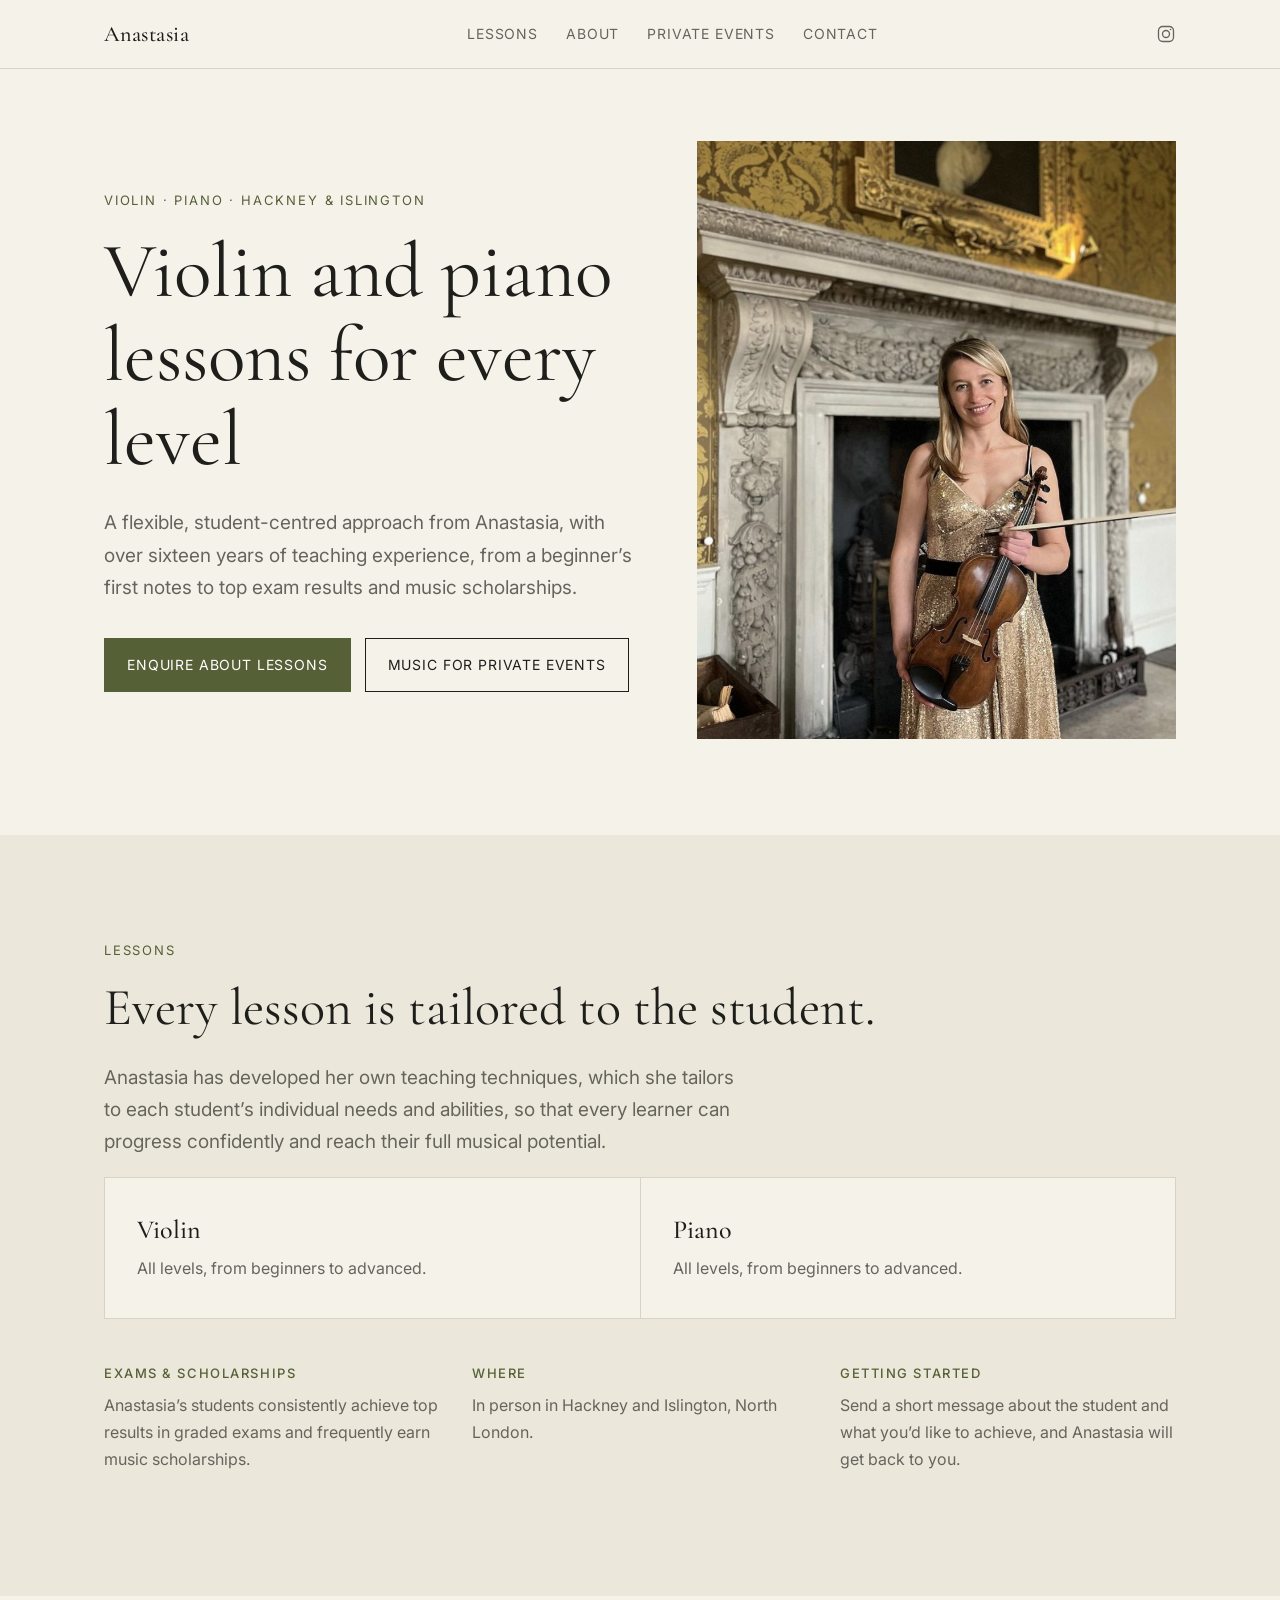
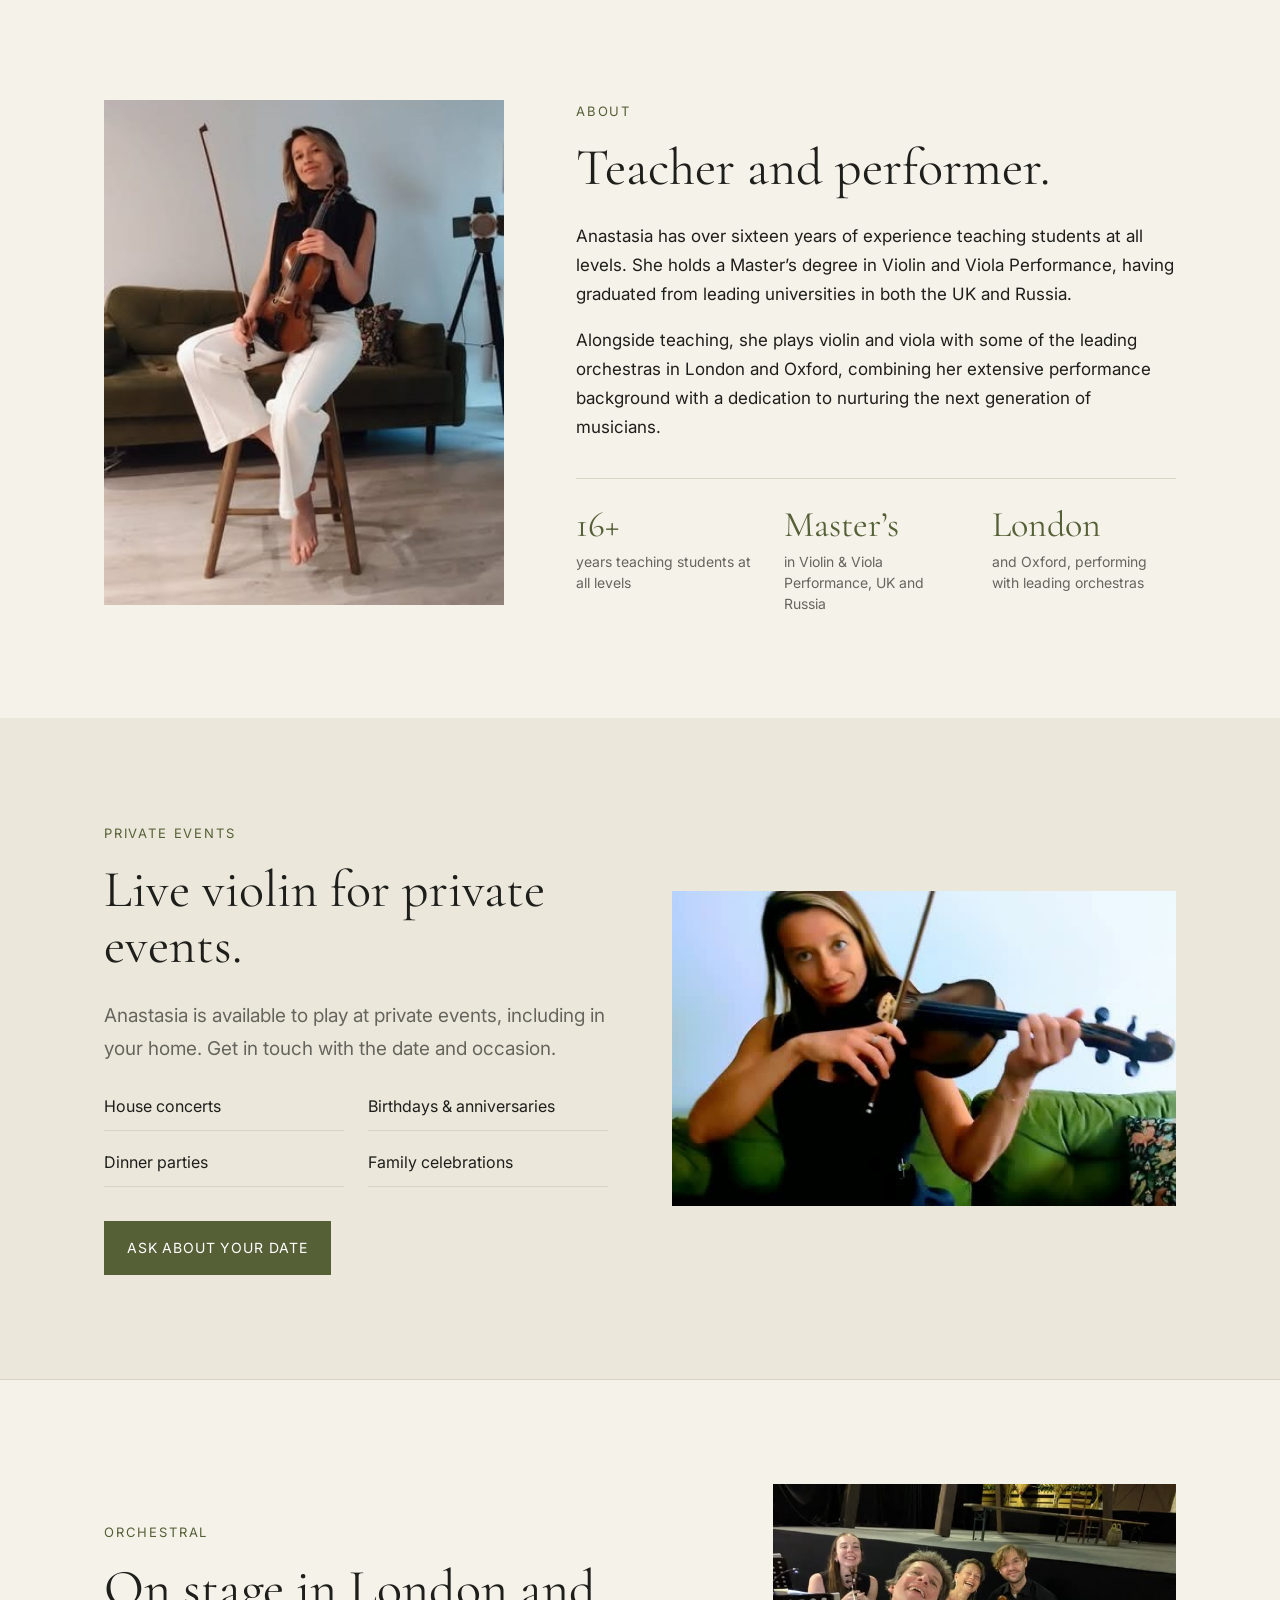
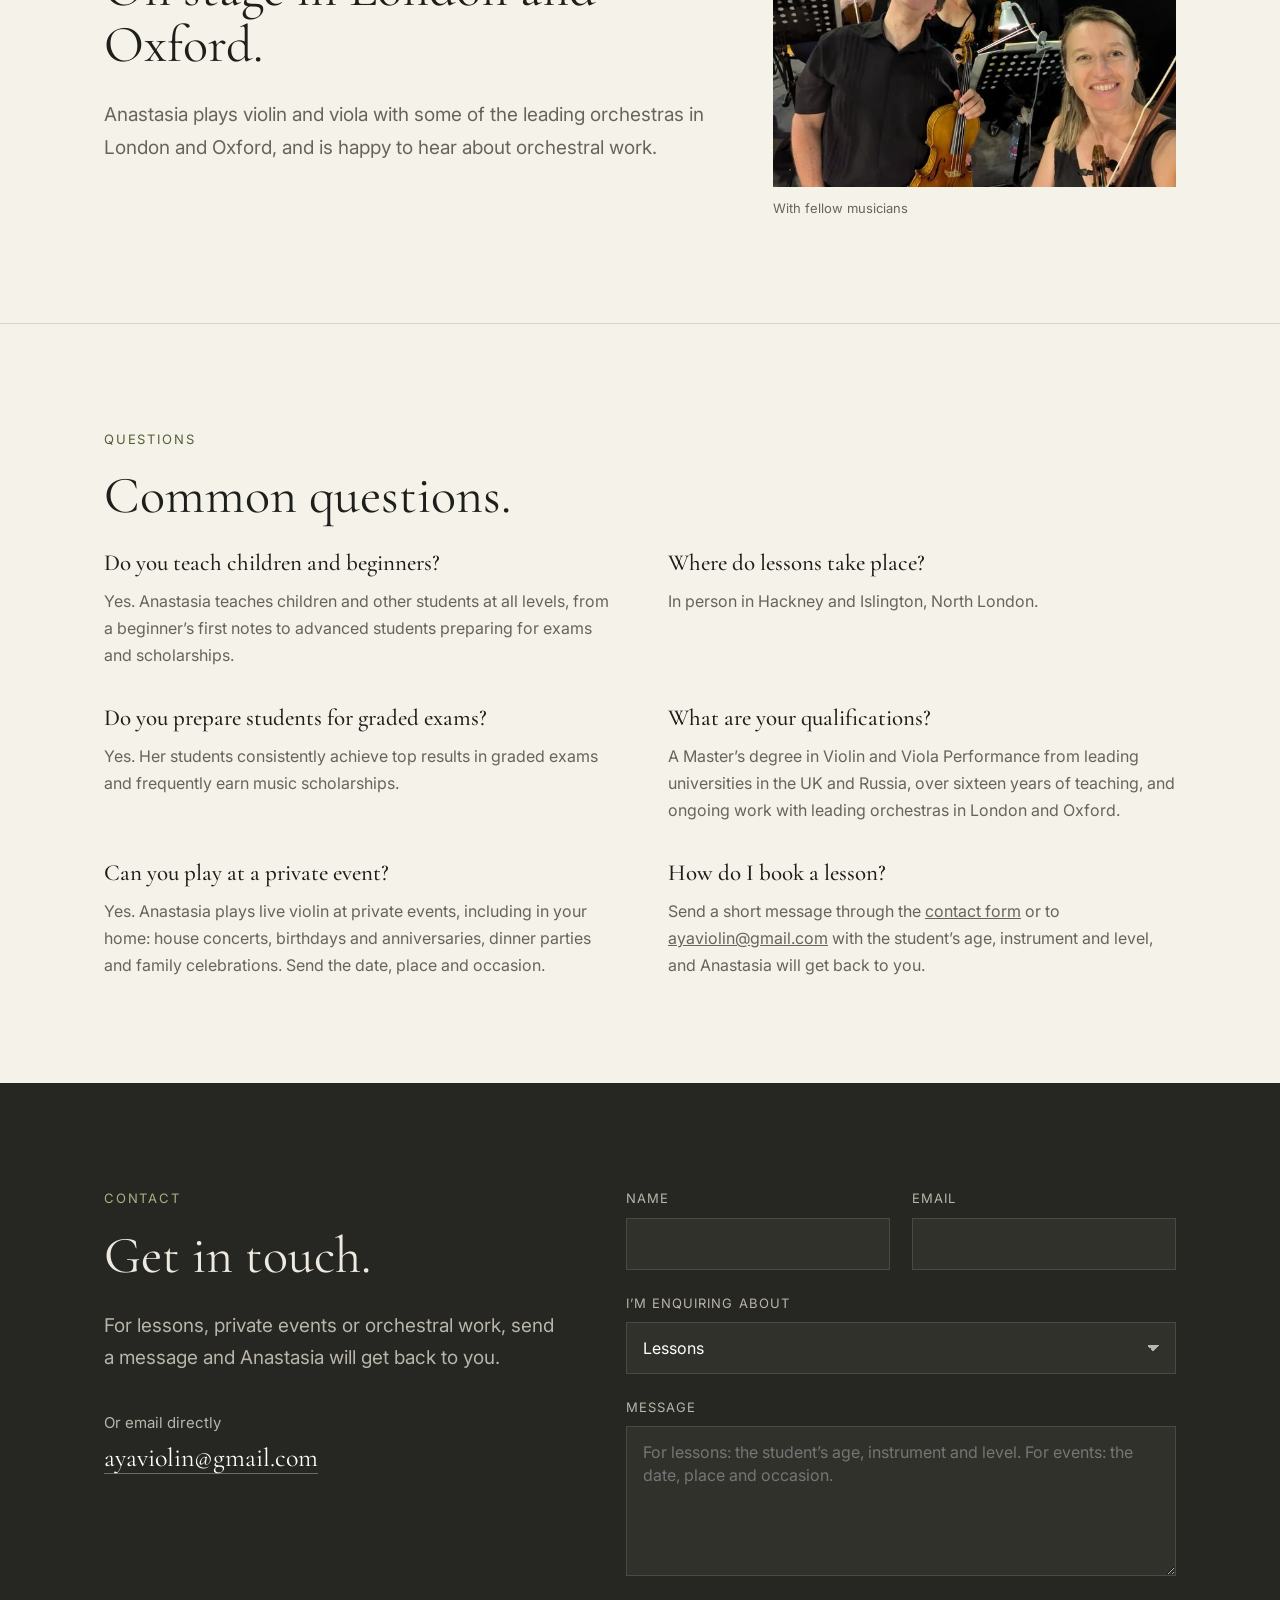
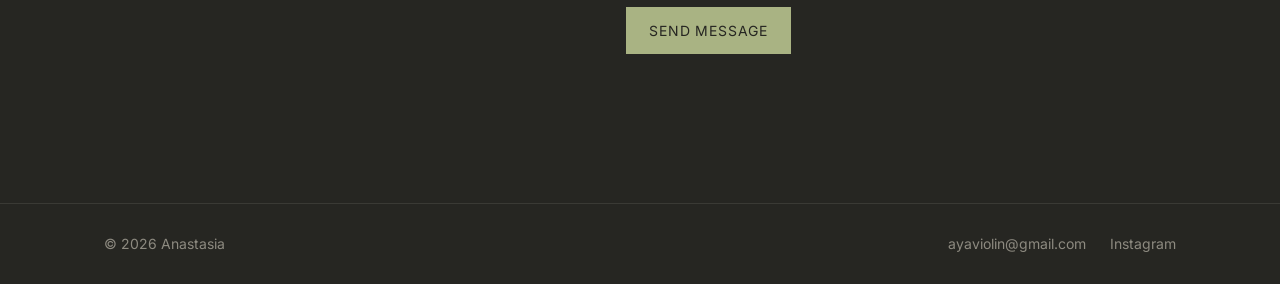
==== site/index.html @ a90dabe8 "She plays viola too: About, Orchestral, structured data" ====
<!doctype html>
<html lang="en-GB">
<head>
<meta charset="utf-8">
<meta name="viewport" content="width=device-width, initial-scale=1">
<title>Violin and Piano Lessons with Anastasia – Hackney and Islington, North London</title>
<meta name="description" content="Violin and piano lessons for all levels in Hackney and Islington, North London, with Anastasia: over sixteen years of teaching, graded exams and music scholarships. Live violin for private events.">
<link rel="icon" href="favicon.svg" type="image/svg+xml">
<!-- The site's address. If it changes, search the site/ folder for anastasiamusicians.pages.dev and replace every match. -->
<link rel="canonical" href="https://anastasiamusicians.pages.dev/">
<!-- Link previews (WhatsApp, iMessage, social media). -->
<meta property="og:type" content="website">
<meta property="og:title" content="Violin and Piano Lessons with Anastasia">
<meta property="og:description" content="Violin and piano lessons for all levels in Hackney and Islington, London, and live violin for private events.">
<meta property="og:url" content="https://anastasiamusicians.pages.dev/">
<meta property="og:image" content="https://anastasiamusicians.pages.dev/images/portrait.jpg">
<!-- Facts for Google and AI search, in schema.org form. Keep it in step with the page text. -->
<script type="application/ld+json">
{
  "@context": "https://schema.org",
  "@type": "Person",
  "name": "Anastasia",
  "jobTitle": "Violin and piano teacher",
  "description": "Violin and piano teacher with over sixteen years of experience, teaching all levels in Hackney and Islington, North London. Holds a Master's degree in Violin and Viola Performance and performs with leading orchestras in London and Oxford. Also plays live violin at private events.",
  "url": "https://anastasiamusicians.pages.dev/",
  "image": "https://anastasiamusicians.pages.dev/images/portrait.jpg",
  "email": "mailto:ayaviolin@gmail.com",
  "sameAs": ["https://www.instagram.com/anastasiamusicians"],
  "knowsAbout": ["Violin", "Viola", "Piano"],
  "hasCredential": { "@type": "EducationalOccupationalCredential", "credentialCategory": "Master's degree", "name": "Master's in Violin and Viola Performance" },
  "workLocation": [
    { "@type": "Place", "name": "Hackney, London" },
    { "@type": "Place", "name": "Islington, London" }
  ],
  "makesOffer": [
    { "@type": "Offer", "itemOffered": { "@type": "Service", "name": "Violin lessons", "areaServed": ["Hackney, London", "Islington, London"] } },
    { "@type": "Offer", "itemOffered": { "@type": "Service", "name": "Piano lessons", "areaServed": ["Hackney, London", "Islington, London"] } },
    { "@type": "Offer", "itemOffered": { "@type": "Service", "name": "Live violin for private events" } }
  ]
}
</script>
<link rel="preconnect" href="https://fonts.googleapis.com">
<link rel="preconnect" href="https://fonts.gstatic.com" crossorigin>
<link href="https://fonts.googleapis.com/css2?family=Cormorant+Garamond:ital,wght@0,400;0,500;1,400&family=Inter:wght@400;500&display=swap" rel="stylesheet">
<link rel="stylesheet" href="styles.css">
<script src="main.js" defer></script>
</head>
<body>

<header>
  <div class="wrap">
    <a class="mark" href="#top">Anastasia</a>
    <nav>
      <a href="#lessons">Lessons</a>
      <a href="#about">About</a>
      <a href="#events">Private events</a>
      <a href="#contact">Contact</a>
    </nav>
    <div class="header-end">
      <a class="mobile-cta" href="#contact">Get in touch</a>
      <a class="ig" href="https://www.instagram.com/anastasiamusicians" target="_blank" rel="noopener" aria-label="Instagram">
        <svg viewBox="0 0 24 24" fill="none" stroke="currentColor" stroke-width="1.6" aria-hidden="true"><rect x="3" y="3" width="18" height="18" rx="5"/><circle cx="12" cy="12" r="4.2"/><circle cx="17.4" cy="6.6" r="1" fill="currentColor" stroke="none"/></svg>
      </a>
    </div>
  </div>
</header>

<main id="top">

  <section class="hero">
    <div class="wrap">
      <div>
        <p class="eyebrow">Violin · Piano · Hackney &amp; Islington</p>
        <h1>Violin and piano lessons for every level</h1>
        <p class="lead">A flexible, student-centred approach from Anastasia, with over sixteen years of teaching experience, from a beginner’s first notes to top exam results and music scholarships.</p>
        <div class="actions">
          <a class="btn" href="#contact" data-topic="Lessons">Enquire about lessons</a>
          <a class="btn ghost" href="#events">Music for private events</a>
        </div>
      </div>
      <figure>
        <img src="images/portrait.jpg" alt="Anastasia, violin and piano teacher, standing with her violin and bow in front of a carved fireplace" width="841" height="1269" fetchpriority="high">
      </figure>
    </div>
  </section>

  <section id="lessons" class="lessons">
    <div class="wrap">
      <p class="eyebrow">Lessons</p>
      <h2>Every lesson is tailored to the student.</h2>
      <p class="lead">Anastasia has developed her own teaching techniques, which she tailors to each student’s individual needs and abilities, so that every learner can progress confidently and reach their full musical potential.</p>
      <div class="cards">
        <div class="card">
          <h3>Violin</h3>
          <p>All levels, from beginners to advanced.</p>
        </div>
        <div class="card">
          <h3>Piano</h3>
          <p>All levels, from beginners to advanced.</p>
        </div>
      </div>
      <div class="notes">
        <div>
          <h4>Exams &amp; scholarships</h4>
          <p>Anastasia’s students consistently achieve top results in graded exams and frequently earn music scholarships.</p>
        </div>
        <div>
          <h4>Where</h4>
          <p>In person in Hackney and Islington, North London.</p>
        </div>
        <div>
          <h4>Getting started</h4>
          <p>Send a short message about the student and what you’d like to achieve, and Anastasia will get back to you.</p>
        </div>
      </div>
    </div>
  </section>

  <section id="about" class="about">
    <div class="wrap">
      <figure>
        <img src="images/sofa-portrait.jpg" alt="Anastasia seated on a stool with her violin and bow" width="360" height="455" loading="lazy">
      </figure>
      <div>
        <p class="eyebrow">About</p>
        <h2>Teacher and performer.</h2>
        <p>Anastasia has over sixteen years of experience teaching students at all levels. She holds a Master’s degree in Violin and Viola Performance, having graduated from leading universities in both the UK and Russia.</p>
        <p>Alongside teaching, she plays violin and viola with some of the leading orchestras in London and Oxford, combining her extensive performance background with a dedication to nurturing the next generation of musicians.</p>
        <ul class="facts">
          <li><strong>16+</strong><span>years teaching students at all levels</span></li>
          <li><strong>Master’s</strong><span>in Violin &amp; Viola Performance, UK and Russia</span></li>
          <li><strong>London</strong><span>and Oxford, performing with leading orchestras</span></li>
        </ul>
      </div>
    </div>
  </section>

  <section id="events" class="events">
    <div class="wrap">
      <div>
        <p class="eyebrow">Private events</p>
        <h2>Live violin for private events.</h2>
        <p class="lead">Anastasia is available to play at private events, including in your home. Get in touch with the date and occasion.</p>
        <ul class="occasions">
          <li>House concerts</li>
          <li>Birthdays &amp; anniversaries</li>
          <li>Dinner parties</li>
          <li>Family celebrations</li>
        </ul>
        <div class="actions">
          <a class="btn" href="#contact" data-topic="Private event">Ask about your date</a>
        </div>
      </div>
      <figure>
        <img src="images/at-home.jpg" alt="Anastasia playing the violin, seated on a green sofa" width="640" height="360" loading="lazy">
      </figure>
    </div>
  </section>

  <section class="orchestral rule">
    <div class="wrap">
      <div>
        <p class="eyebrow">Orchestral</p>
        <h2>On stage in London and Oxford.</h2>
        <p class="lead">Anastasia plays violin and viola with some of the leading orchestras in London and Oxford, and is happy to hear about orchestral work.</p>
      </div>
      <figure>
        <img src="images/orchestra.jpg" alt="Anastasia smiling with four fellow string players and their music stands" width="640" height="481" loading="lazy">
        <figcaption>With fellow musicians</figcaption>
      </figure>
    </div>
  </section>

  <section id="faq" class="faq rule">
    <div class="wrap">
      <p class="eyebrow">Questions</p>
      <h2>Common questions.</h2>
      <div class="qa">
        <div>
          <h3>Do you teach children and beginners?</h3>
          <p>Yes. Anastasia teaches children and other students at all levels, from a beginner’s first notes to advanced students preparing for exams and scholarships.</p>
        </div>
        <div>
          <h3>Where do lessons take place?</h3>
          <p>In person in Hackney and Islington, North London.</p>
        </div>
        <div>
          <h3>Do you prepare students for graded exams?</h3>
          <p>Yes. Her students consistently achieve top results in graded exams and frequently earn music scholarships.</p>
        </div>
        <div>
          <h3>What are your qualifications?</h3>
          <p>A Master’s degree in Violin and Viola Performance from leading universities in the UK and Russia, over sixteen years of teaching, and ongoing work with leading orchestras in London and Oxford.</p>
        </div>
        <div>
          <h3>Can you play at a private event?</h3>
          <p>Yes. Anastasia plays live violin at private events, including in your home: house concerts, birthdays and anniversaries, dinner parties and family celebrations. Send the date, place and occasion.</p>
        </div>
        <div>
          <h3>How do I book a lesson?</h3>
          <p>Send a short message through the <a href="#contact">contact form</a> or to <a href="mailto:ayaviolin@gmail.com">ayaviolin@gmail.com</a> with the student’s age, instrument and level, and Anastasia will get back to you.</p>
        </div>
      </div>
    </div>
  </section>

  <section id="contact" class="contact">
    <div class="wrap">
      <div>
        <p class="eyebrow">Contact</p>
        <h2>Get in touch.</h2>
        <p class="lead">For lessons, private events or orchestral work, send a message and Anastasia will get back to you.</p>
        <p class="contact-email">Or email directly<br><a href="mailto:ayaviolin@gmail.com">ayaviolin@gmail.com</a></p>
      </div>

      <form id="contact-form" novalidate>
        <div class="row">
          <div>
            <label for="name">Name</label>
            <input id="name" name="name" autocomplete="name" required>
          </div>
          <div>
            <label for="email">Email</label>
            <input id="email" name="email" type="email" autocomplete="email" required>
          </div>
        </div>
        <div>
          <label for="topic">I’m enquiring about</label>
          <select id="topic" name="topic">
            <option>Lessons</option>
            <option>Private event</option>
            <option>Orchestral work</option>
            <option>Something else</option>
          </select>
        </div>
        <div>
          <label for="message">Message</label>
          <textarea id="message" name="message" required placeholder="For lessons: the student’s age, instrument and level. For events: the date, place and occasion."></textarea>
        </div>
        <input class="hp" type="checkbox" name="botcheck" tabindex="-1" autocomplete="off">
        <button class="btn" type="submit">Send message</button>
        <p class="form-status" role="status" aria-live="polite"></p>
      </form>
    </div>
  </section>

</main>

<footer>
  <div class="wrap">
    <span>© <span id="year"></span> Anastasia</span>
    <span class="links">
      <a href="mailto:ayaviolin@gmail.com">ayaviolin@gmail.com</a>
      <a href="https://www.instagram.com/anastasiamusicians" target="_blank" rel="noopener">Instagram</a>
    </span>
  </div>
</footer>

</body>
</html>
---- site/styles.css ----
:root {
  --paper: #f5f2ea;
  --paper-2: #ece7db;
  --ink: #1e1e1b;
  --muted: #66655d;
  --line: #d9d3c4;
  --olive: #556036;
  --olive-dark: #3f4828;
  --sage: #a9b383;
  --charcoal: #262622;
  --serif: "Cormorant Garamond", Georgia, serif;
  --sans: "Inter", system-ui, -apple-system, sans-serif;
}
* { box-sizing: border-box; }
html { scroll-behavior: smooth; scroll-padding-top: 68px; }
body { margin: 0; background: var(--paper); color: var(--ink); font: 400 17px/1.7 var(--sans); -webkit-font-smoothing: antialiased; }
img { max-width: 100%; display: block; }
a { color: inherit; }
.wrap { max-width: 1120px; margin: 0 auto; padding: 0 24px; }

/* Header */
header { position: sticky; top: 0; z-index: 10; background: rgba(245,242,234,.92); backdrop-filter: blur(8px); border-bottom: 1px solid var(--line); }
header .wrap { display: flex; align-items: center; justify-content: space-between; height: 68px; }
.mark { font: 500 22px/1 var(--serif); letter-spacing: .02em; text-decoration: none; }
nav { display: flex; gap: 28px; }
nav a { font-size: 14px; letter-spacing: .06em; text-transform: uppercase; text-decoration: none; color: var(--muted); }
nav a:hover { color: var(--ink); }
.header-end { display: flex; align-items: center; gap: 28px; }
.ig { display: flex; color: var(--muted); }
.ig:hover { color: var(--ink); }
.ig svg { width: 20px; height: 20px; }
.mobile-cta { display: none; font-size: 13px; letter-spacing: .06em; text-transform: uppercase; color: var(--olive); text-decoration: none; }

/* Type */
.eyebrow { font-size: 13px; letter-spacing: .14em; text-transform: uppercase; color: var(--olive); margin: 0 0 18px; }
h1, h2 { font-family: var(--serif); font-weight: 400; line-height: 1.08; margin: 0; }
h1 { font-size: clamp(44px, 6.4vw, 78px); }
h2 { font-size: clamp(34px, 4.4vw, 52px); margin-bottom: 26px; }
h3 { font: 500 26px/1.2 var(--serif); margin: 0 0 10px; }
p { margin: 0 0 18px; }
.lead { font-size: 19px; color: var(--muted); max-width: 34em; }

/* Buttons */
.btn { display: inline-block; padding: 14px 22px; border: 1px solid var(--olive); background: var(--olive); color: #fff; text-decoration: none; font-size: 14px; letter-spacing: .06em; text-transform: uppercase; cursor: pointer; font-family: var(--sans); transition: background .2s, color .2s; }
.btn:hover { background: var(--olive-dark); border-color: var(--olive-dark); }
.btn.ghost { background: transparent; color: var(--ink); border-color: var(--ink); }
.btn.ghost:hover { background: var(--ink); color: #fff; }
.actions { display: flex; flex-wrap: wrap; gap: 14px; margin-top: 34px; }

section { padding: 104px 0; }
.rule { border-top: 1px solid var(--line); }
figure { margin: 0; }
figure img { width: 100%; height: 100%; object-fit: cover; }

/* Hero */
.hero { padding: 72px 0 96px; }
.hero .wrap { display: grid; grid-template-columns: 1.05fr .95fr; gap: 64px; align-items: center; }
.hero h1 { margin-bottom: 26px; }
.hero figure { aspect-ratio: 4/5; overflow: hidden; }
.hero figure img { object-position: center 30%; }

/* Lessons */
.lessons { background: var(--paper-2); }
.cards { display: grid; grid-template-columns: repeat(2, 1fr); gap: 1px; background: var(--line); border: 1px solid var(--line); }
.card { background: var(--paper); padding: 36px 32px; }
.card p { color: var(--muted); margin: 0; font-size: 16px; }
.notes { display: grid; grid-template-columns: repeat(3, 1fr); gap: 32px; margin-top: 48px; }
.notes h4 { font: 500 13px/1 var(--sans); letter-spacing: .12em; text-transform: uppercase; margin: 0 0 12px; color: var(--olive); }
.notes p { font-size: 16px; color: var(--muted); }

/* About */
.about .wrap { display: grid; grid-template-columns: .8fr 1.2fr; gap: 72px; align-items: start; }
.about figure { aspect-ratio: 360/455; max-width: 400px; }
.facts { list-style: none; margin: 36px 0 0; padding: 28px 0 0; display: grid; grid-template-columns: repeat(3, 1fr); gap: 24px; border-top: 1px solid var(--line); }
.facts strong { display: block; font: 400 36px/1 var(--serif); color: var(--olive); margin-bottom: 8px; }
.facts span { font-size: 14px; color: var(--muted); line-height: 1.5; display: block; }

/* Private events */
.events { background: var(--paper-2); }
.events .wrap { display: grid; grid-template-columns: 1fr 1fr; gap: 64px; align-items: center; }
.events figure { aspect-ratio: 16/10; }
.occasions { list-style: none; padding: 0; margin: 8px 0 0; display: grid; grid-template-columns: 1fr 1fr; gap: 8px 24px; }
.occasions li { padding: 10px 0; border-bottom: 1px solid var(--line); font-size: 16px; }

/* Orchestral */
.orchestral .wrap { display: grid; grid-template-columns: 1.2fr .8fr; gap: 64px; align-items: center; }
.orchestral figure { aspect-ratio: 4/3; }
.orchestral figcaption { font-size: 13px; color: var(--muted); margin-top: 10px; }

/* Questions */
.qa { display: grid; grid-template-columns: 1fr 1fr; gap: 36px 56px; }
.qa h3 { font-size: 23px; }
.qa p { font-size: 16px; color: var(--muted); margin: 0; }

/* Contact */
.contact { background: var(--charcoal); color: #eeeae0; }
.contact .wrap { display: grid; grid-template-columns: .9fr 1.1fr; gap: 72px; }
.contact .eyebrow { color: var(--sage); }
.contact .lead { color: #b9b5aa; }
.contact-email { margin-top: 36px; font-size: 15px; color: #b9b5aa; }
.contact-email a { display: inline-block; margin-top: 6px; font: 400 26px/1.2 var(--serif); color: #fff; text-decoration: none; border-bottom: 1px solid #6d6a60; }
.contact-email a:hover { border-color: #fff; }
form { display: grid; gap: 22px; }
.row { display: grid; grid-template-columns: 1fr 1fr; gap: 22px; }
label { display: block; font-size: 13px; letter-spacing: .08em; text-transform: uppercase; color: #b9b5aa; margin-bottom: 8px; }
input, select, textarea { width: 100%; padding: 14px 16px; font: 400 16px/1.4 var(--sans); color: #fff; background: #31312c; border: 1px solid #4a4943; border-radius: 0; appearance: none; }
select { background-image: linear-gradient(45deg, transparent 50%, #b9b5aa 50%), linear-gradient(135deg, #b9b5aa 50%, transparent 50%); background-position: calc(100% - 22px) 50%, calc(100% - 16px) 50%; background-size: 6px 6px; background-repeat: no-repeat; }
textarea { min-height: 150px; resize: vertical; }
input:focus, select:focus, textarea:focus { outline: none; border-color: var(--sage); }
.contact .btn { justify-self: start; background: var(--sage); border-color: var(--sage); color: var(--charcoal); }
.contact .btn:hover { background: #fff; border-color: #fff; }
.form-status { min-height: 1.5em; margin: 0; font-size: 15px; }
.form-status.ok { color: #c4cd9d; }
.form-status.err { color: #e8a598; }
.hp { position: absolute; left: -9999px; }

footer { background: var(--charcoal); color: #8d8a80; font-size: 14px; border-top: 1px solid #3a3a35; }
footer .wrap { display: flex; justify-content: space-between; padding-top: 28px; padding-bottom: 28px; gap: 16px; flex-wrap: wrap; }
footer .links { display: flex; gap: 24px; }
footer a { text-decoration: none; }
footer a:hover { color: #fff; }

/* Mobile */
@media (max-width: 860px) {
  body { font-size: 16px; }
  .wrap { padding: 0 16px; }
  nav { display: none; }
  .mobile-cta { display: inline-block; }
  .header-end { gap: 20px; }
  section { padding: 72px 0; }
  .hero { padding: 32px 0 64px; }
  .hero .wrap, .about .wrap, .events .wrap, .orchestral .wrap, .contact .wrap { grid-template-columns: 1fr; gap: 40px; }
  .hero figure { order: -1; aspect-ratio: 4/4.4; }
  .about figure { max-width: none; aspect-ratio: 4/4.4; }
  .about figure img { object-position: center 20%; }
  .cards, .notes { grid-template-columns: 1fr; }
  .facts { grid-template-columns: 1fr; gap: 20px; }
  .occasions, .row, .qa { grid-template-columns: 1fr; }
}
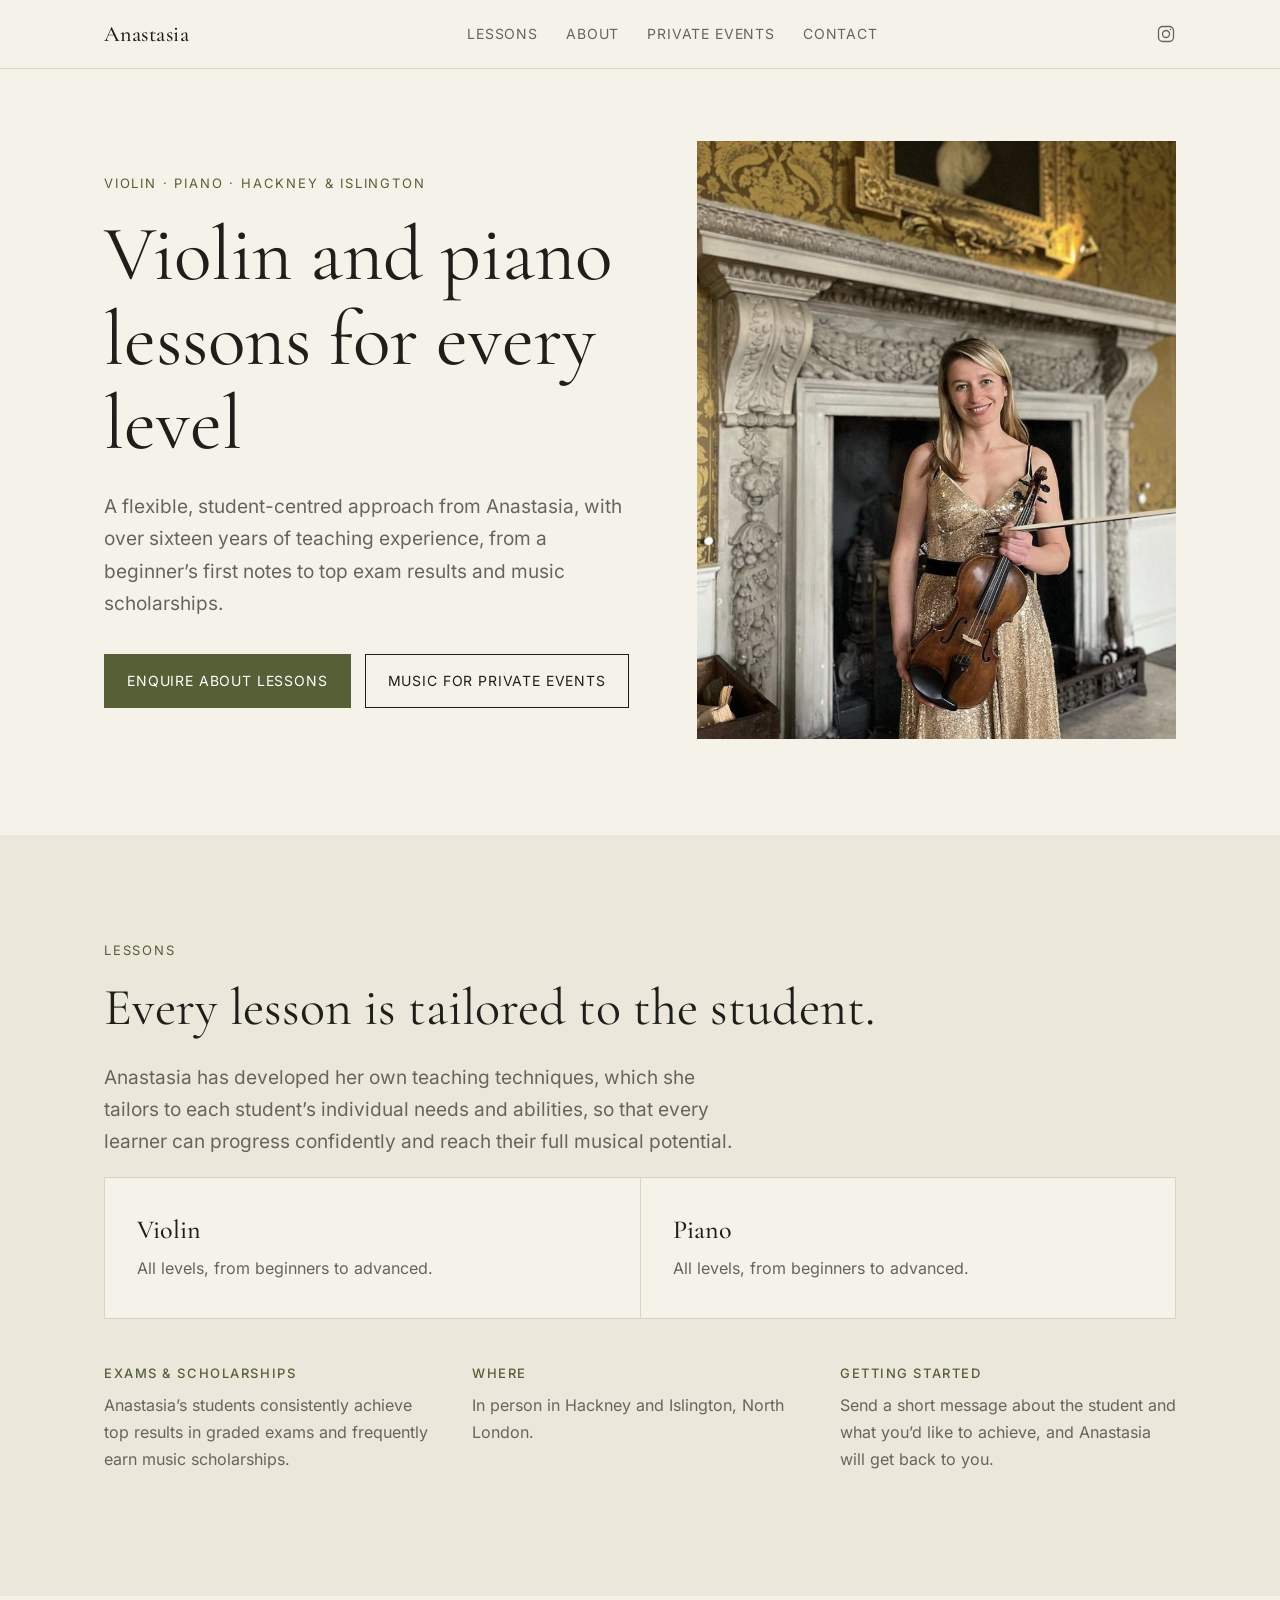
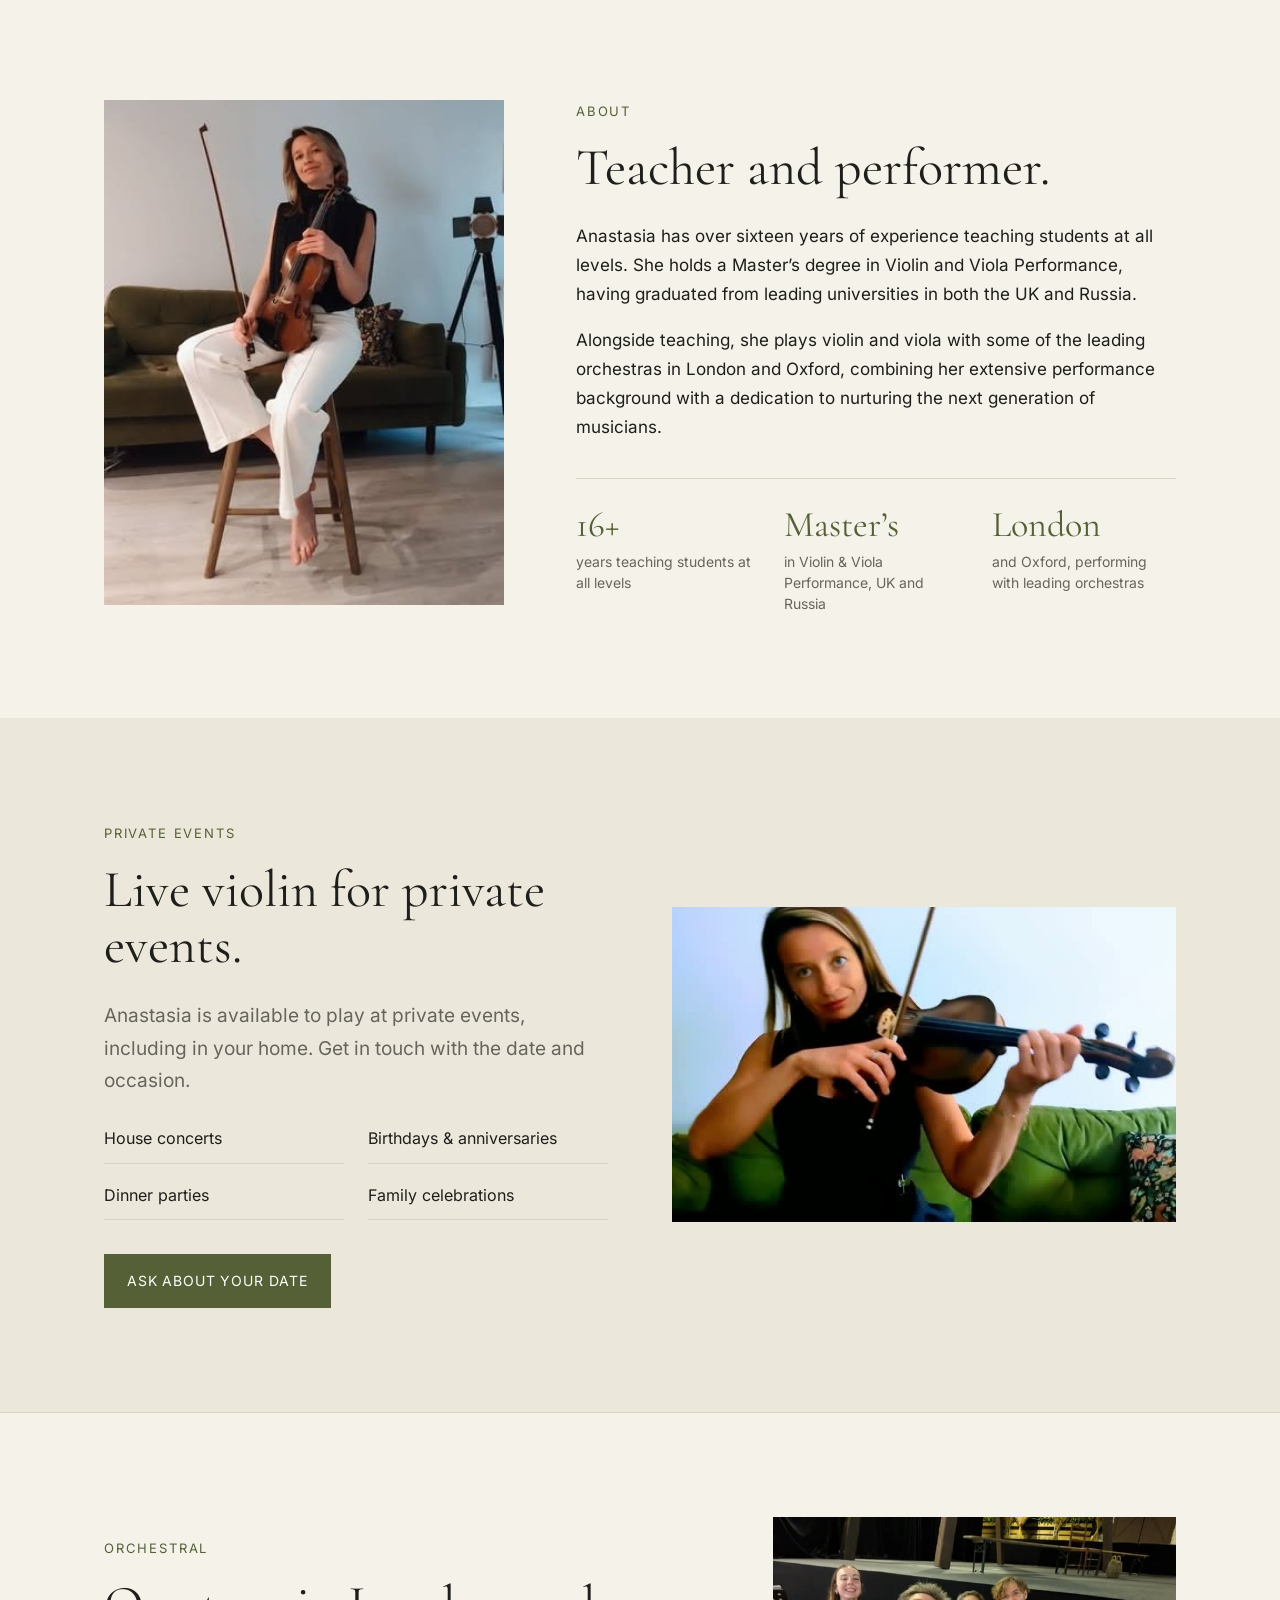
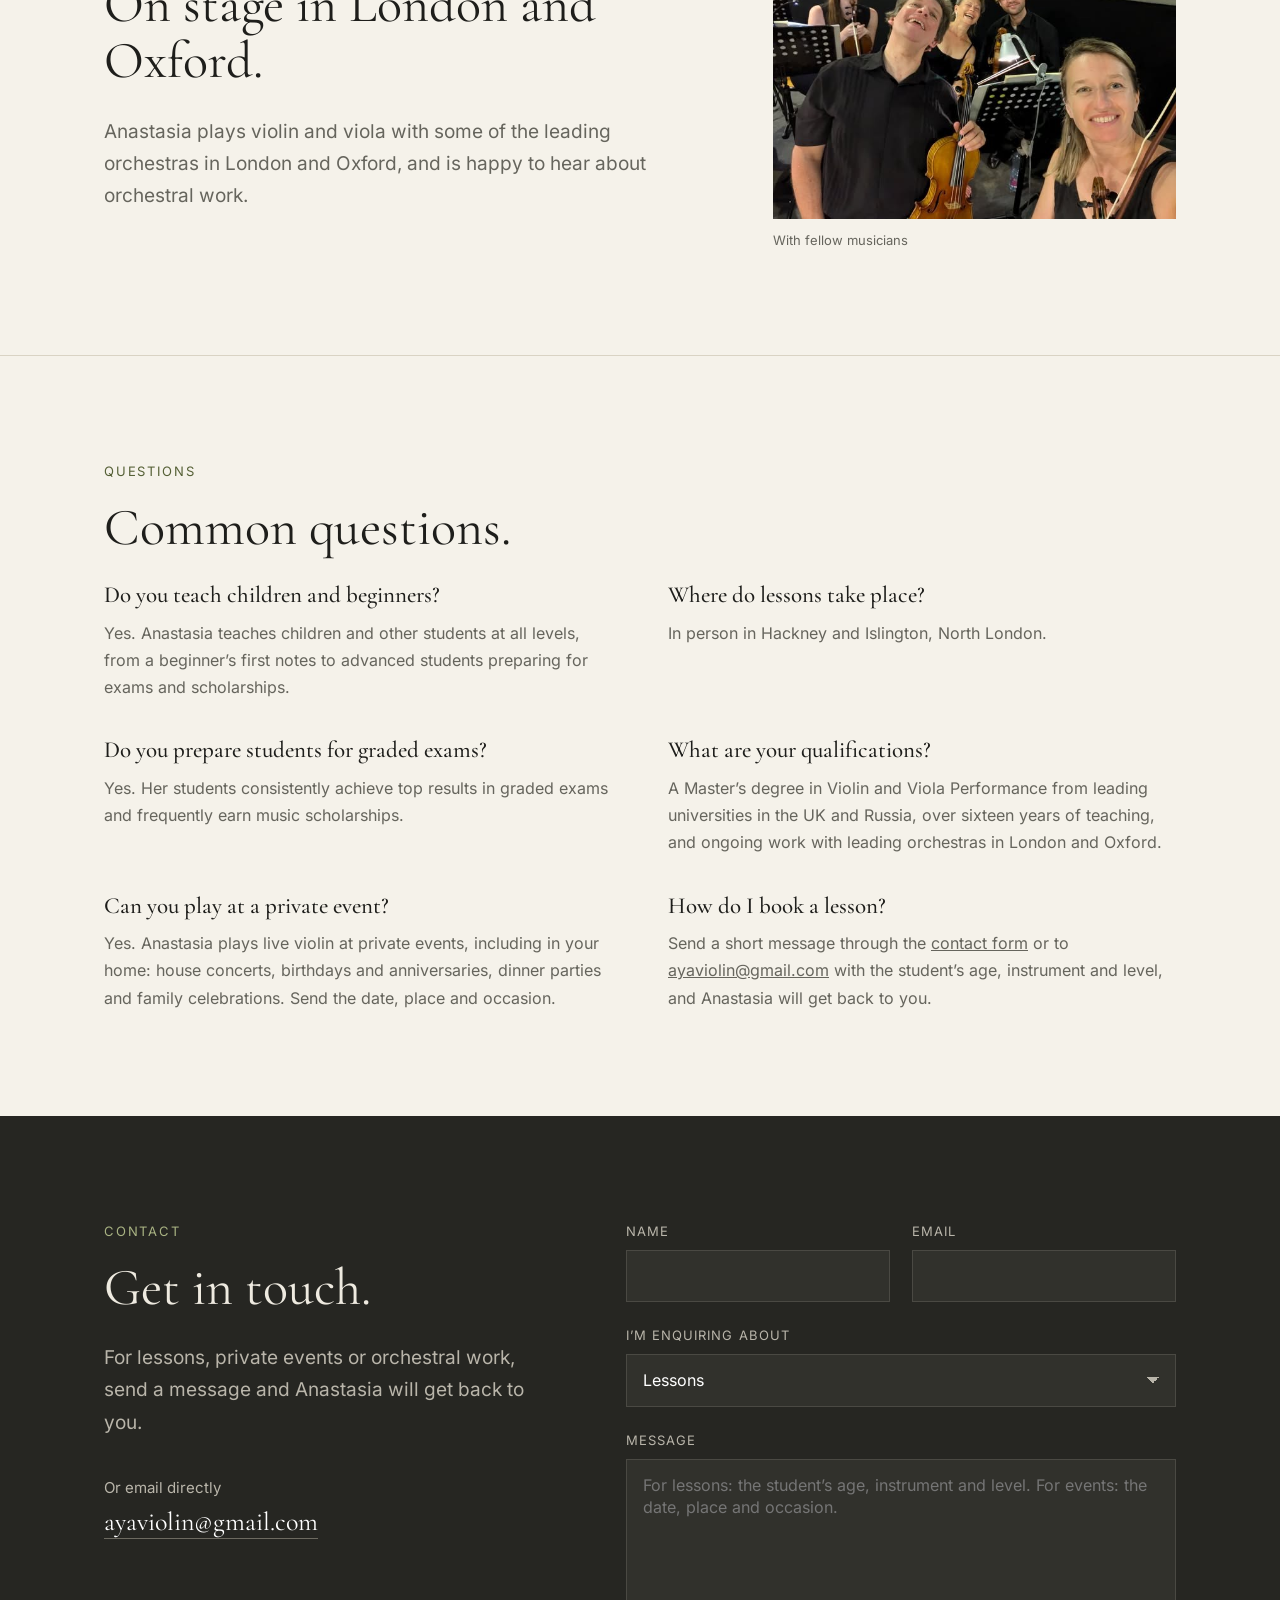
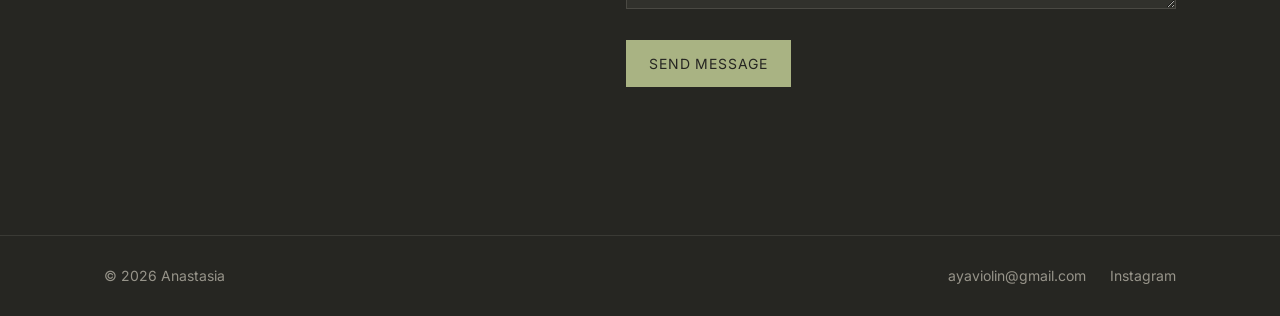
==== commit 2398c51f: "Faster first paint: self-hosted fonts, lighter hero; two accessibility fixes Fonts move from Google " ====
--- a/site/index.html
+++ b/site/index.html
@@ -39,9 +39,6 @@
   ]
 }
 </script>
-<link rel="preconnect" href="https://fonts.googleapis.com">
-<link rel="preconnect" href="https://fonts.gstatic.com" crossorigin>
-<link href="https://fonts.googleapis.com/css2?family=Cormorant+Garamond:ital,wght@0,400;0,500;1,400&family=Inter:wght@400;500&display=swap" rel="stylesheet">
 <link rel="stylesheet" href="styles.css">
 <script src="main.js" defer></script>
 </head>
@@ -79,7 +76,7 @@
         </div>
       </div>
       <figure>
-        <img src="images/portrait.jpg" alt="Anastasia, violin and piano teacher, standing with her violin and bow in front of a carved fireplace" width="841" height="1269" fetchpriority="high">
+        <img src="images/portrait.jpg" alt="Anastasia, violin and piano teacher, standing with her violin and bow in front of a carved fireplace" width="841" height="1051" fetchpriority="high">
       </figure>
     </div>
   </section>
@@ -237,7 +234,7 @@
           <label for="message">Message</label>
           <textarea id="message" name="message" required placeholder="For lessons: the student’s age, instrument and level. For events: the date, place and occasion."></textarea>
         </div>
-        <input class="hp" type="checkbox" name="botcheck" tabindex="-1" autocomplete="off">
+        <input class="hp" type="checkbox" name="botcheck" tabindex="-1" autocomplete="off" aria-hidden="true">
         <button class="btn" type="submit">Send message</button>
         <p class="form-status" role="status" aria-live="polite"></p>
       </form>
--- a/site/styles.css
+++ b/site/styles.css
@@ -1,3 +1,7 @@
+/* Fonts are served from this site (fonts/), so the page doesn't wait on Google. Licences in fonts/LICENSE.txt. */
+@font-face { font-family: "Cormorant Garamond"; font-style: normal; font-weight: 400 500; font-display: swap; src: url("fonts/cormorant-garamond.woff2") format("woff2"); }
+@font-face { font-family: "Inter"; font-style: normal; font-weight: 400 500; font-display: swap; src: url("fonts/inter.woff2") format("woff2"); }
+
 :root {
   --paper: #f5f2ea;
   --paper-2: #ece7db;
@@ -114,7 +118,7 @@
 .form-status.err { color: #e8a598; }
 .hp { position: absolute; left: -9999px; }
 
-footer { background: var(--charcoal); color: #8d8a80; font-size: 14px; border-top: 1px solid #3a3a35; }
+footer { background: var(--charcoal); color: #97948a; font-size: 14px; border-top: 1px solid #3a3a35; }
 footer .wrap { display: flex; justify-content: space-between; padding-top: 28px; padding-bottom: 28px; gap: 16px; flex-wrap: wrap; }
 footer .links { display: flex; gap: 24px; }
 footer a { text-decoration: none; }
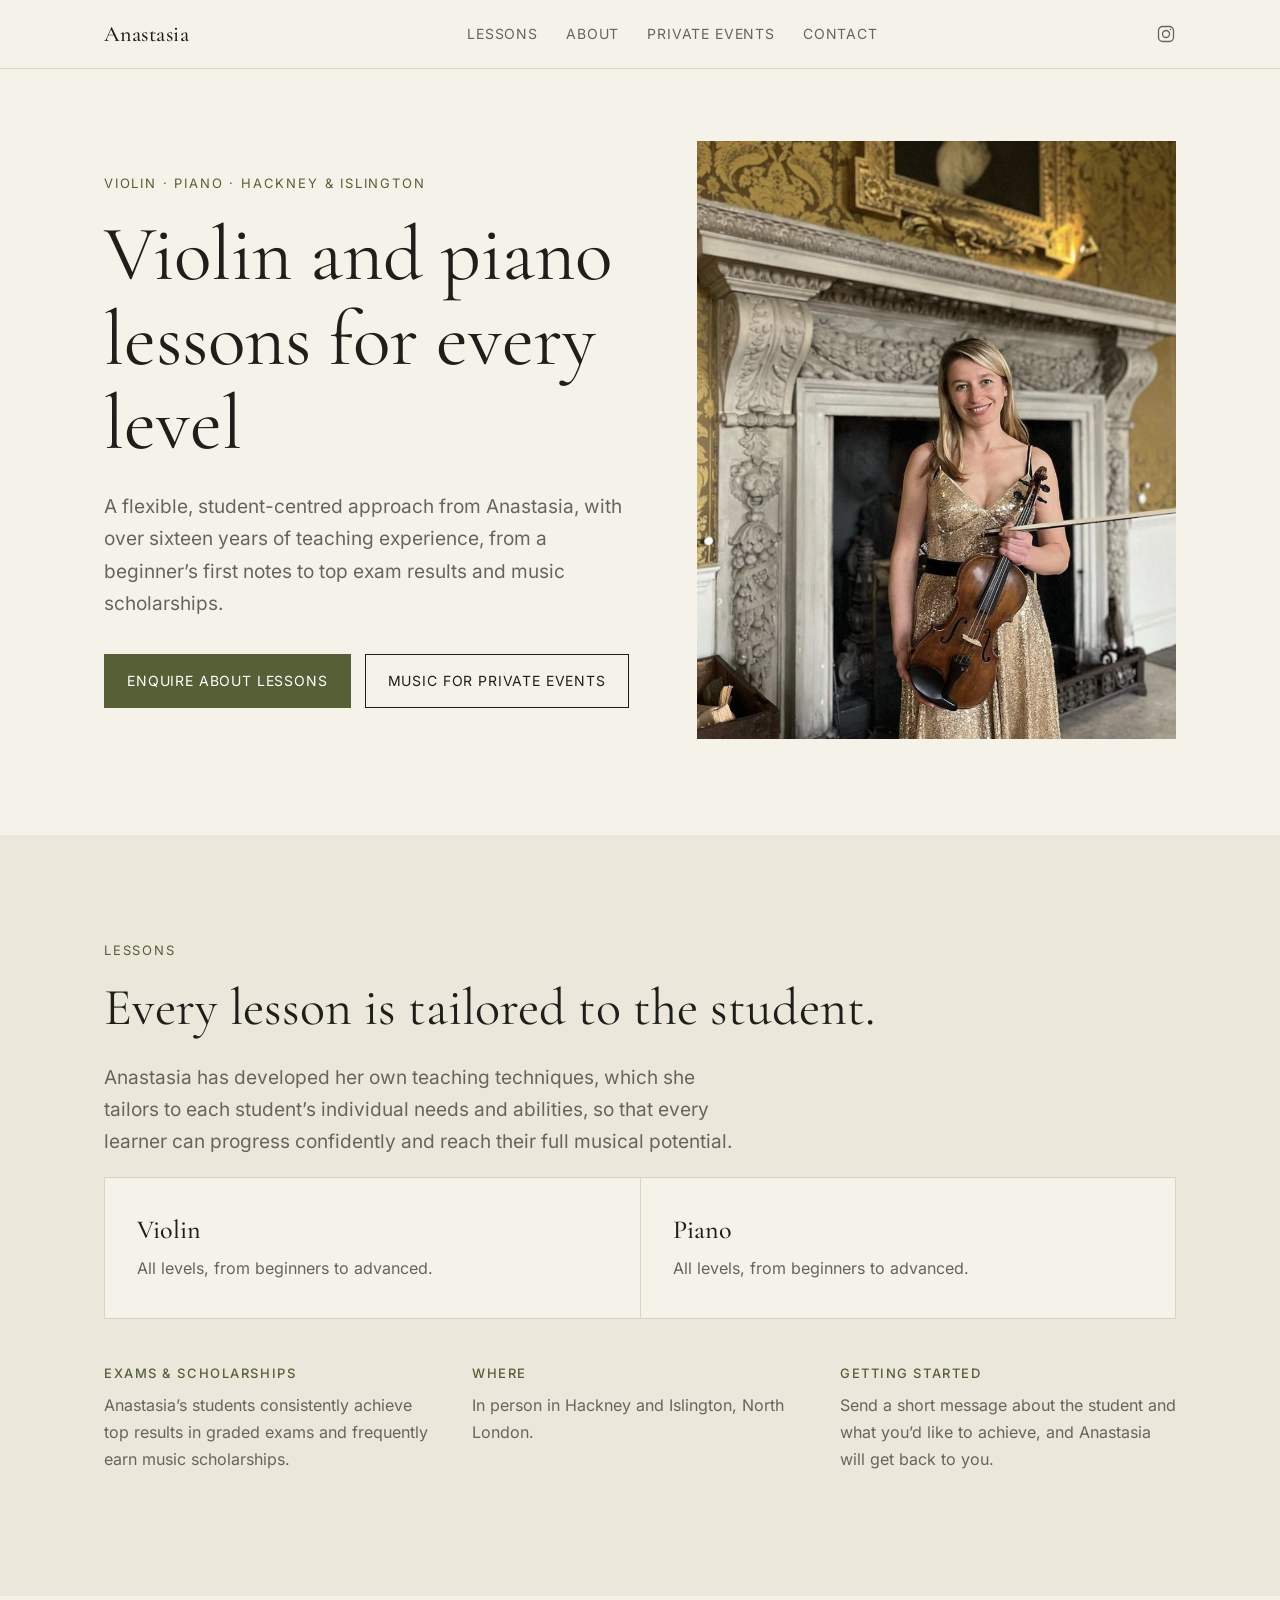
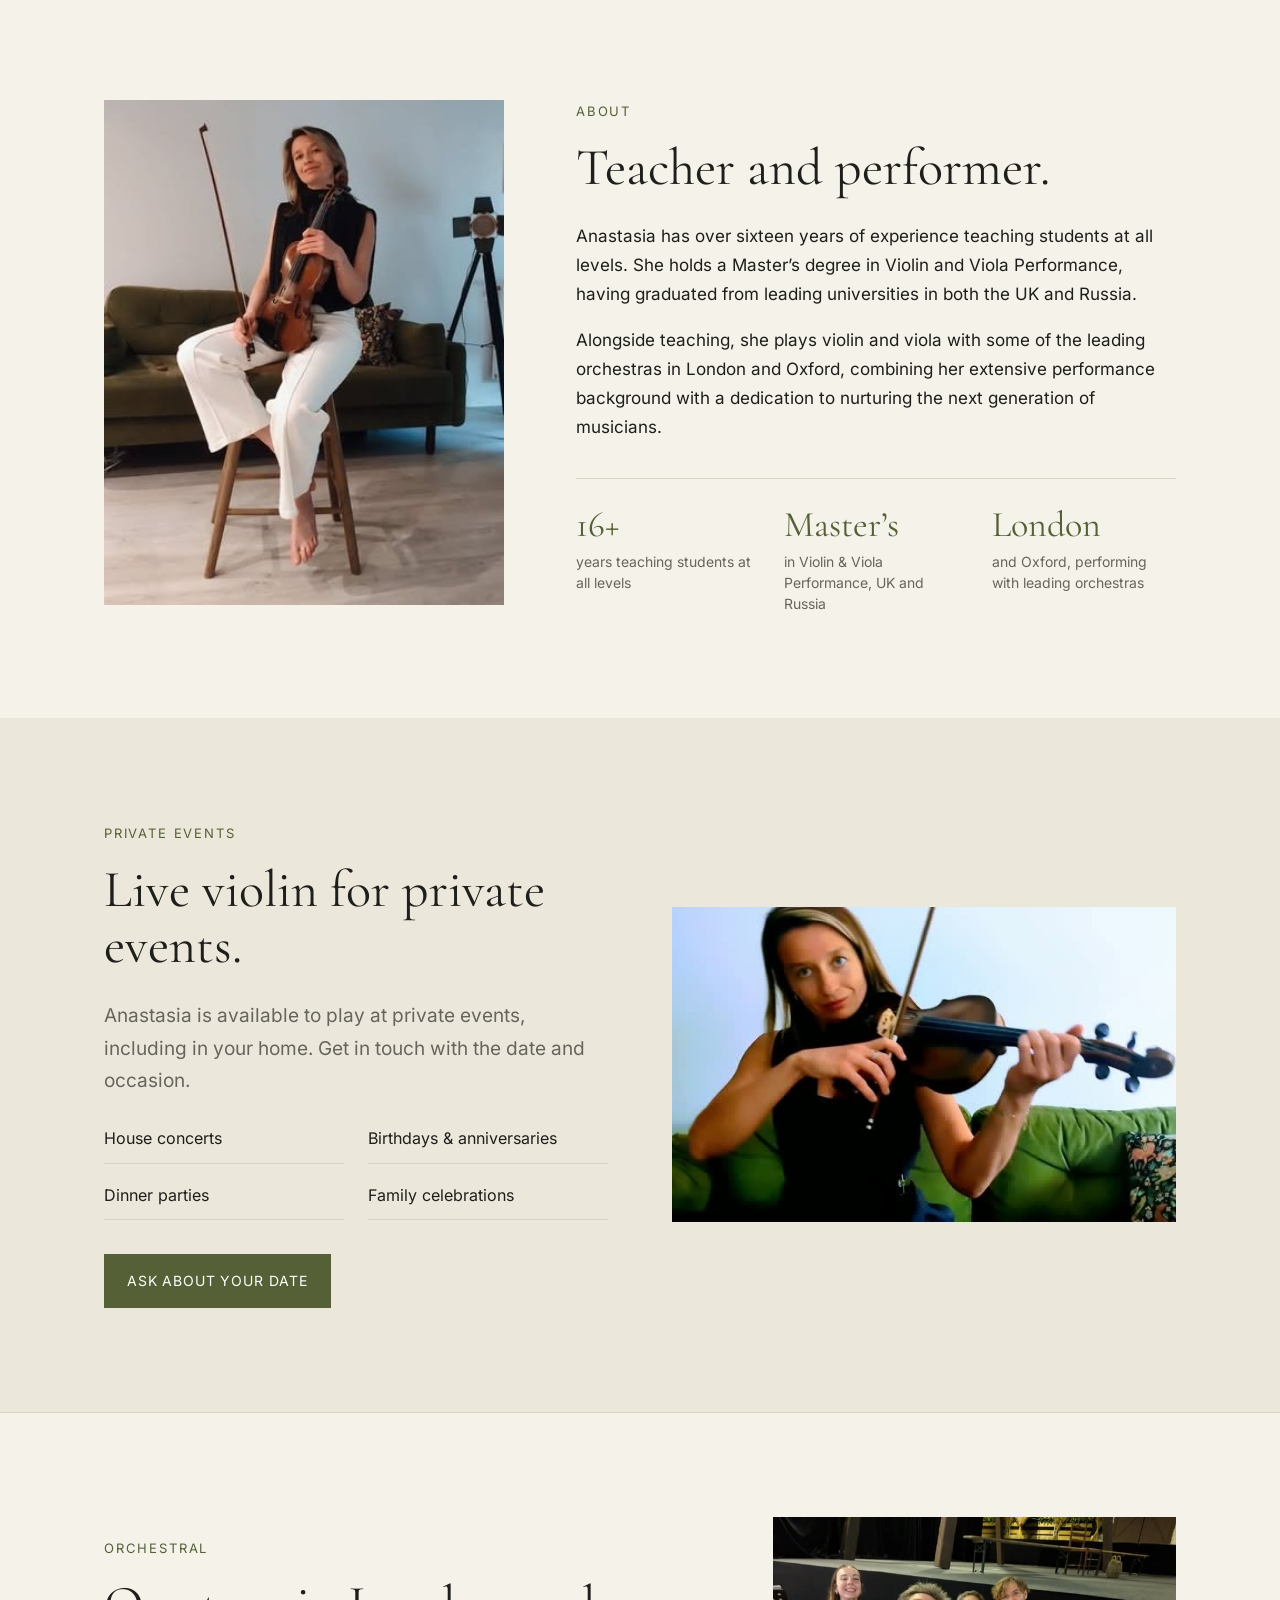
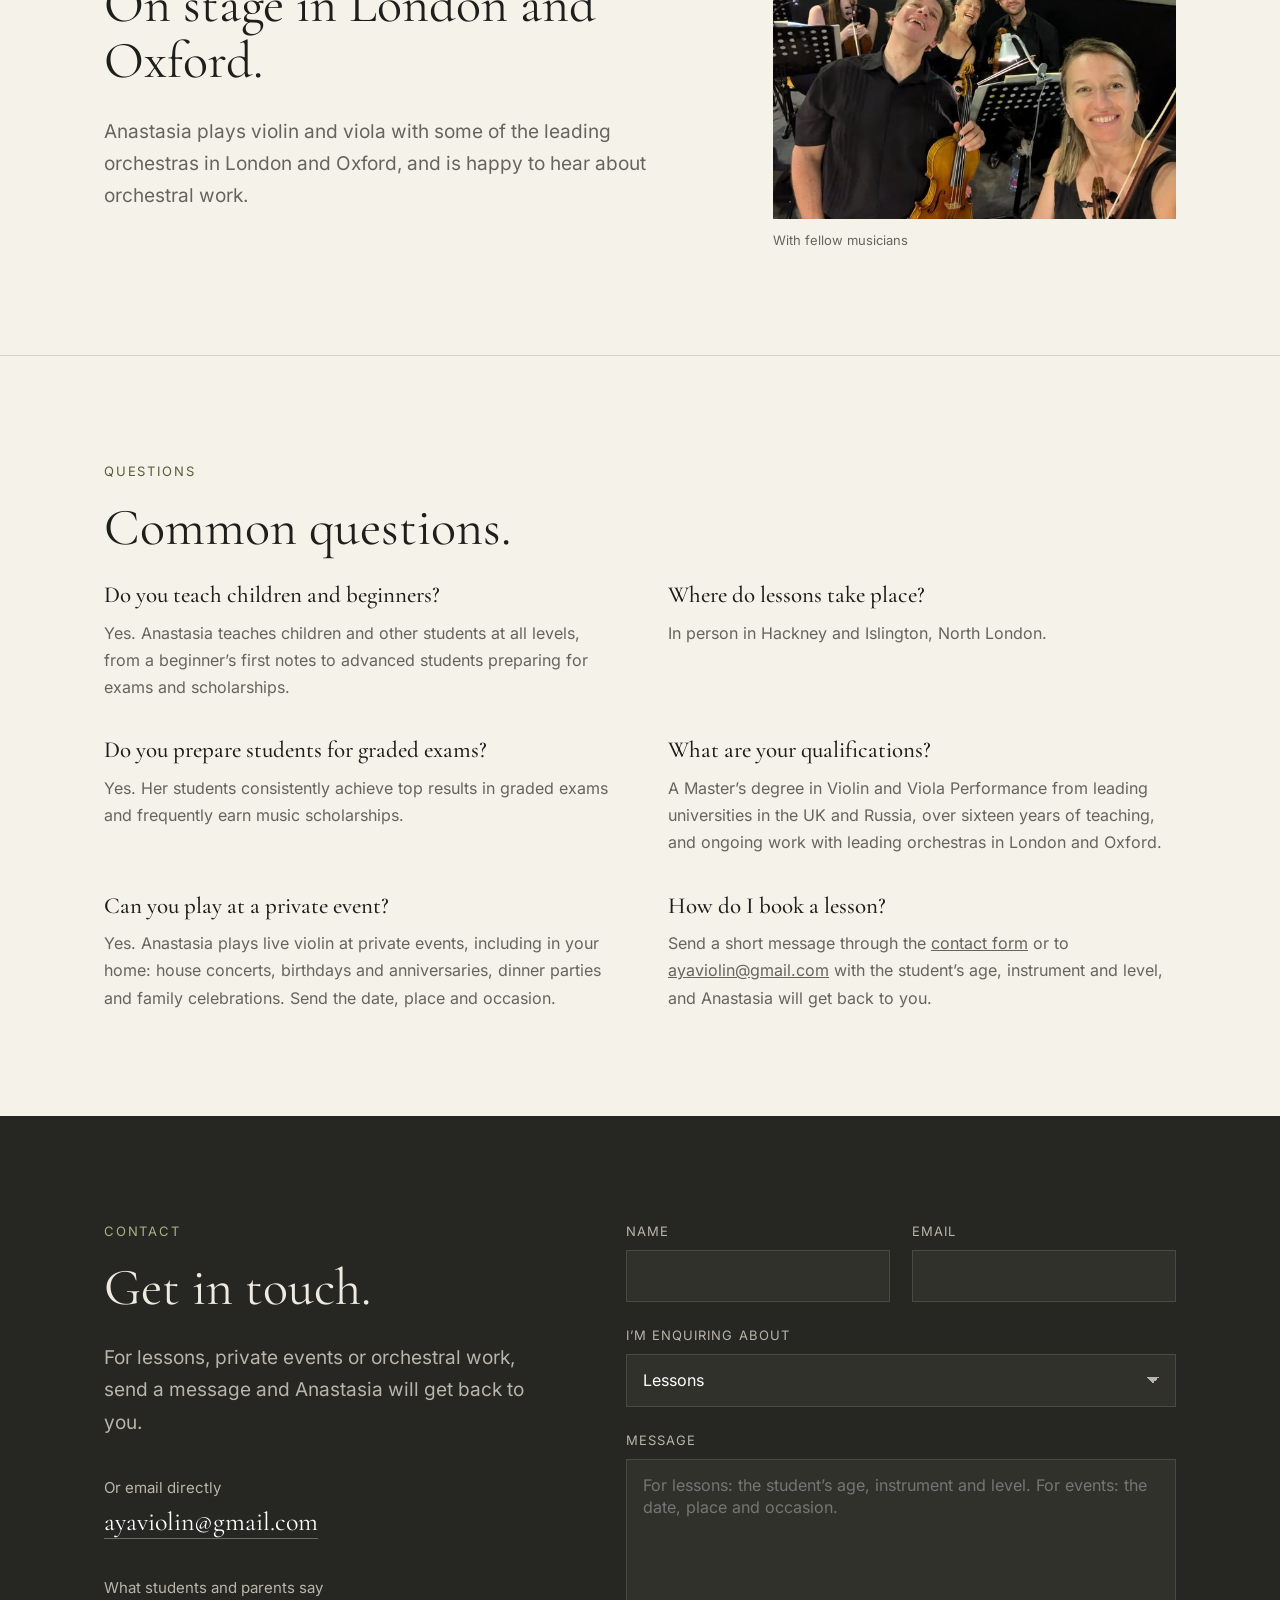
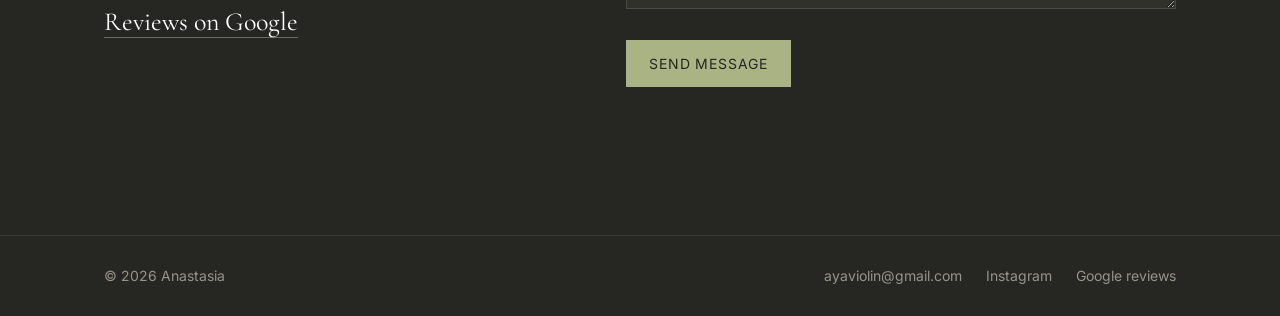
==== commit 9d57de01: "Link her Google reviews (contact, footer, structured data)" ====
--- a/site/index.html
+++ b/site/index.html
@@ -25,7 +25,7 @@
   "url": "https://anastasiamusicians.pages.dev/",
   "image": "https://anastasiamusicians.pages.dev/images/portrait.jpg",
   "email": "mailto:ayaviolin@gmail.com",
-  "sameAs": ["https://www.instagram.com/anastasiamusicians"],
+  "sameAs": ["https://www.instagram.com/anastasiamusicians", "https://www.google.com/search?q=Violin+and+Piano+Lessons+with+Anastasia&kgmid=/g/1tg67ljs"],
   "knowsAbout": ["Violin", "Viola", "Piano"],
   "hasCredential": { "@type": "EducationalOccupationalCredential", "credentialCategory": "Master's degree", "name": "Master's in Violin and Viola Performance" },
   "workLocation": [
@@ -208,6 +208,7 @@
         <h2>Get in touch.</h2>
         <p class="lead">For lessons, private events or orchestral work, send a message and Anastasia will get back to you.</p>
         <p class="contact-email">Or email directly<br><a href="mailto:ayaviolin@gmail.com">ayaviolin@gmail.com</a></p>
+        <p class="contact-email">What students and parents say<br><a href="https://www.google.com/search?q=Violin+and+Piano+Lessons+with+Anastasia&amp;kgmid=/g/1tg67ljs" target="_blank" rel="noopener">Reviews on Google</a></p>
       </div>
 
       <form id="contact-form" novalidate>
@@ -249,6 +250,7 @@
     <span class="links">
       <a href="mailto:ayaviolin@gmail.com">ayaviolin@gmail.com</a>
       <a href="https://www.instagram.com/anastasiamusicians" target="_blank" rel="noopener">Instagram</a>
+      <a href="https://www.google.com/search?q=Violin+and+Piano+Lessons+with+Anastasia&amp;kgmid=/g/1tg67ljs" target="_blank" rel="noopener">Google reviews</a>
     </span>
   </div>
 </footer>
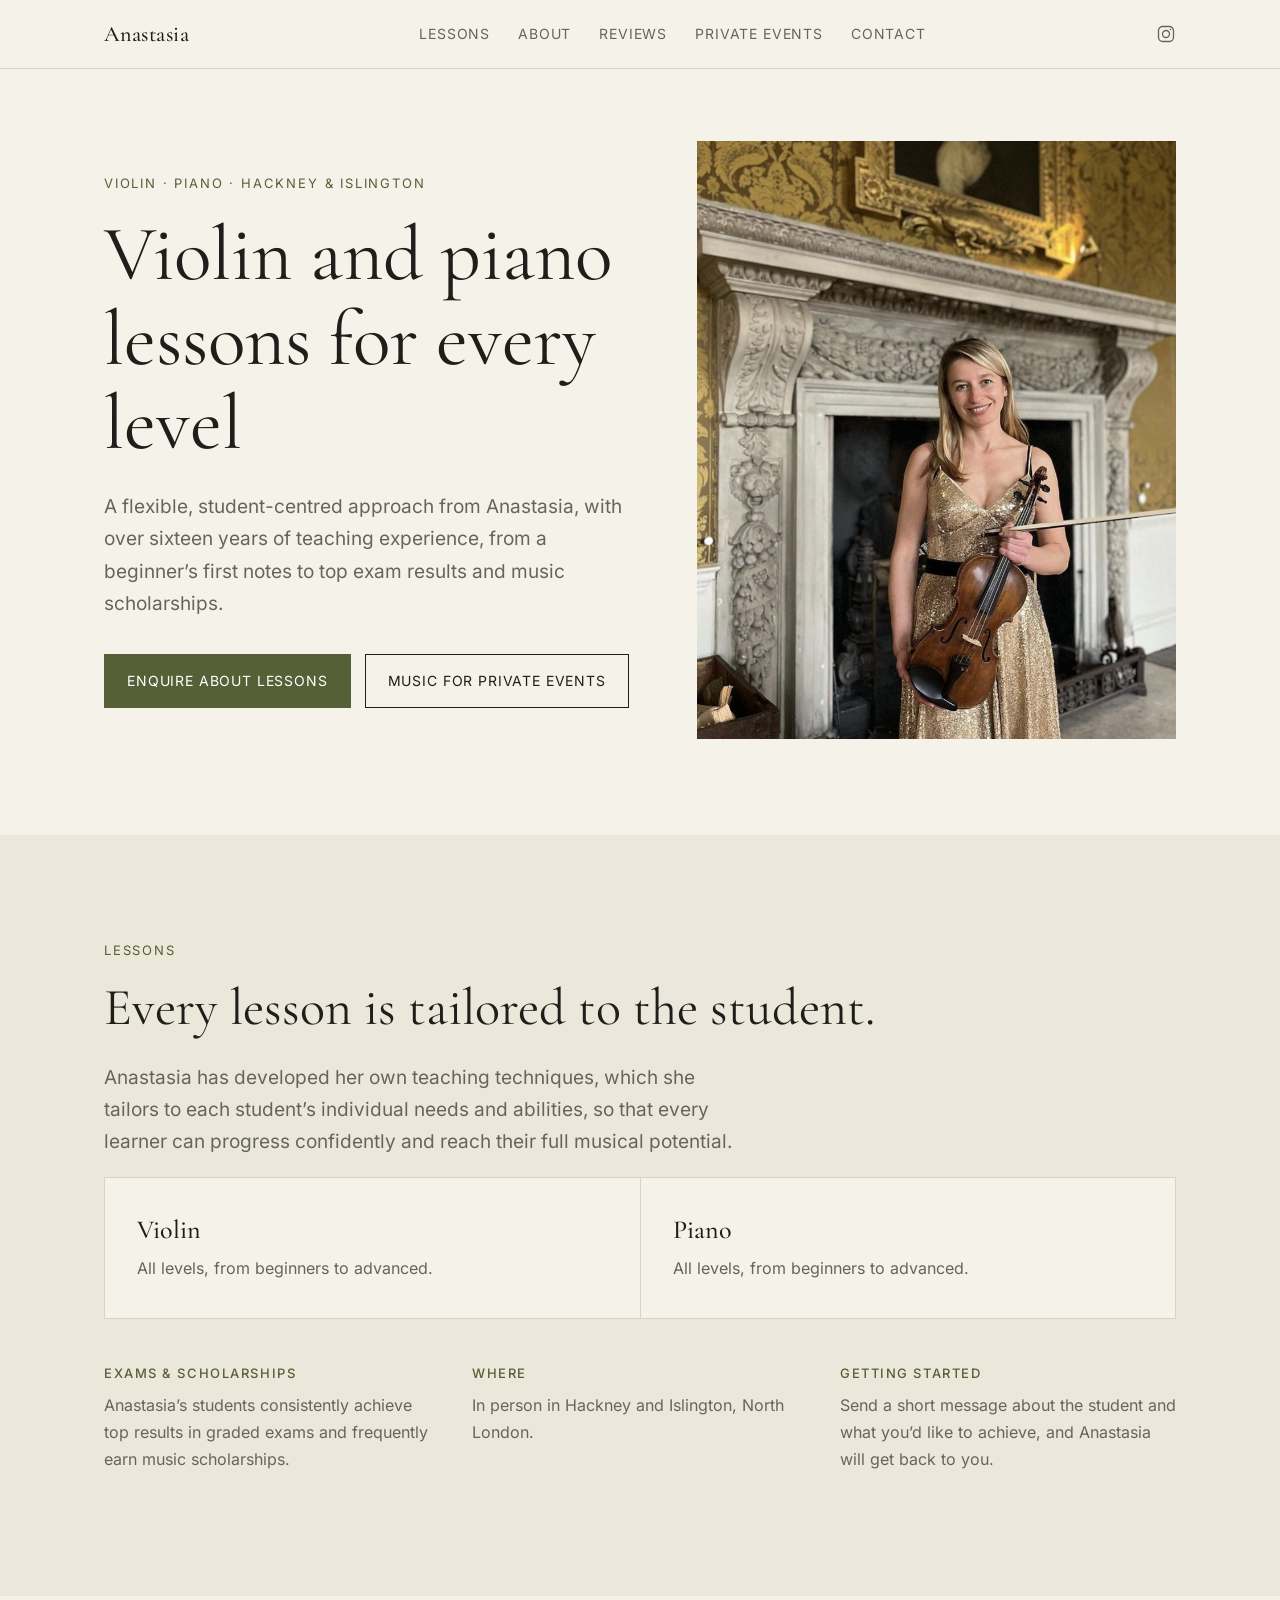
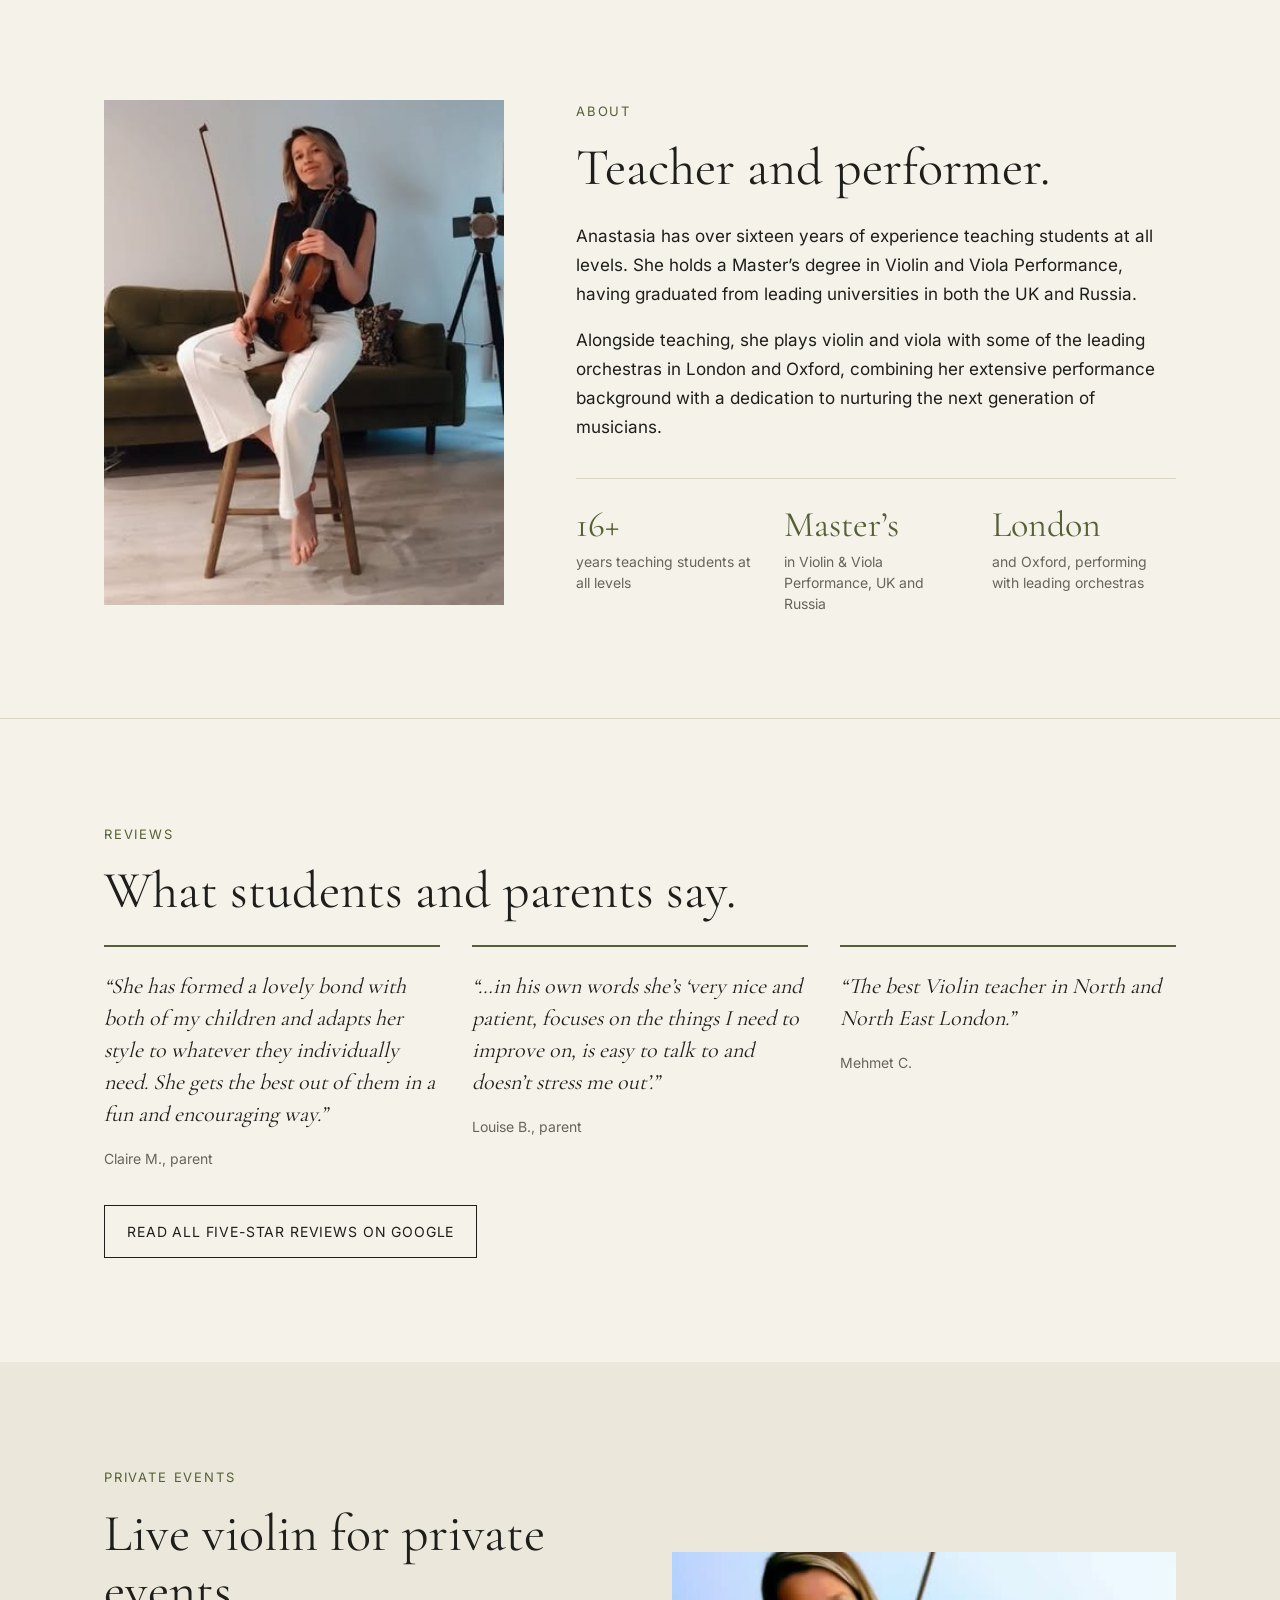
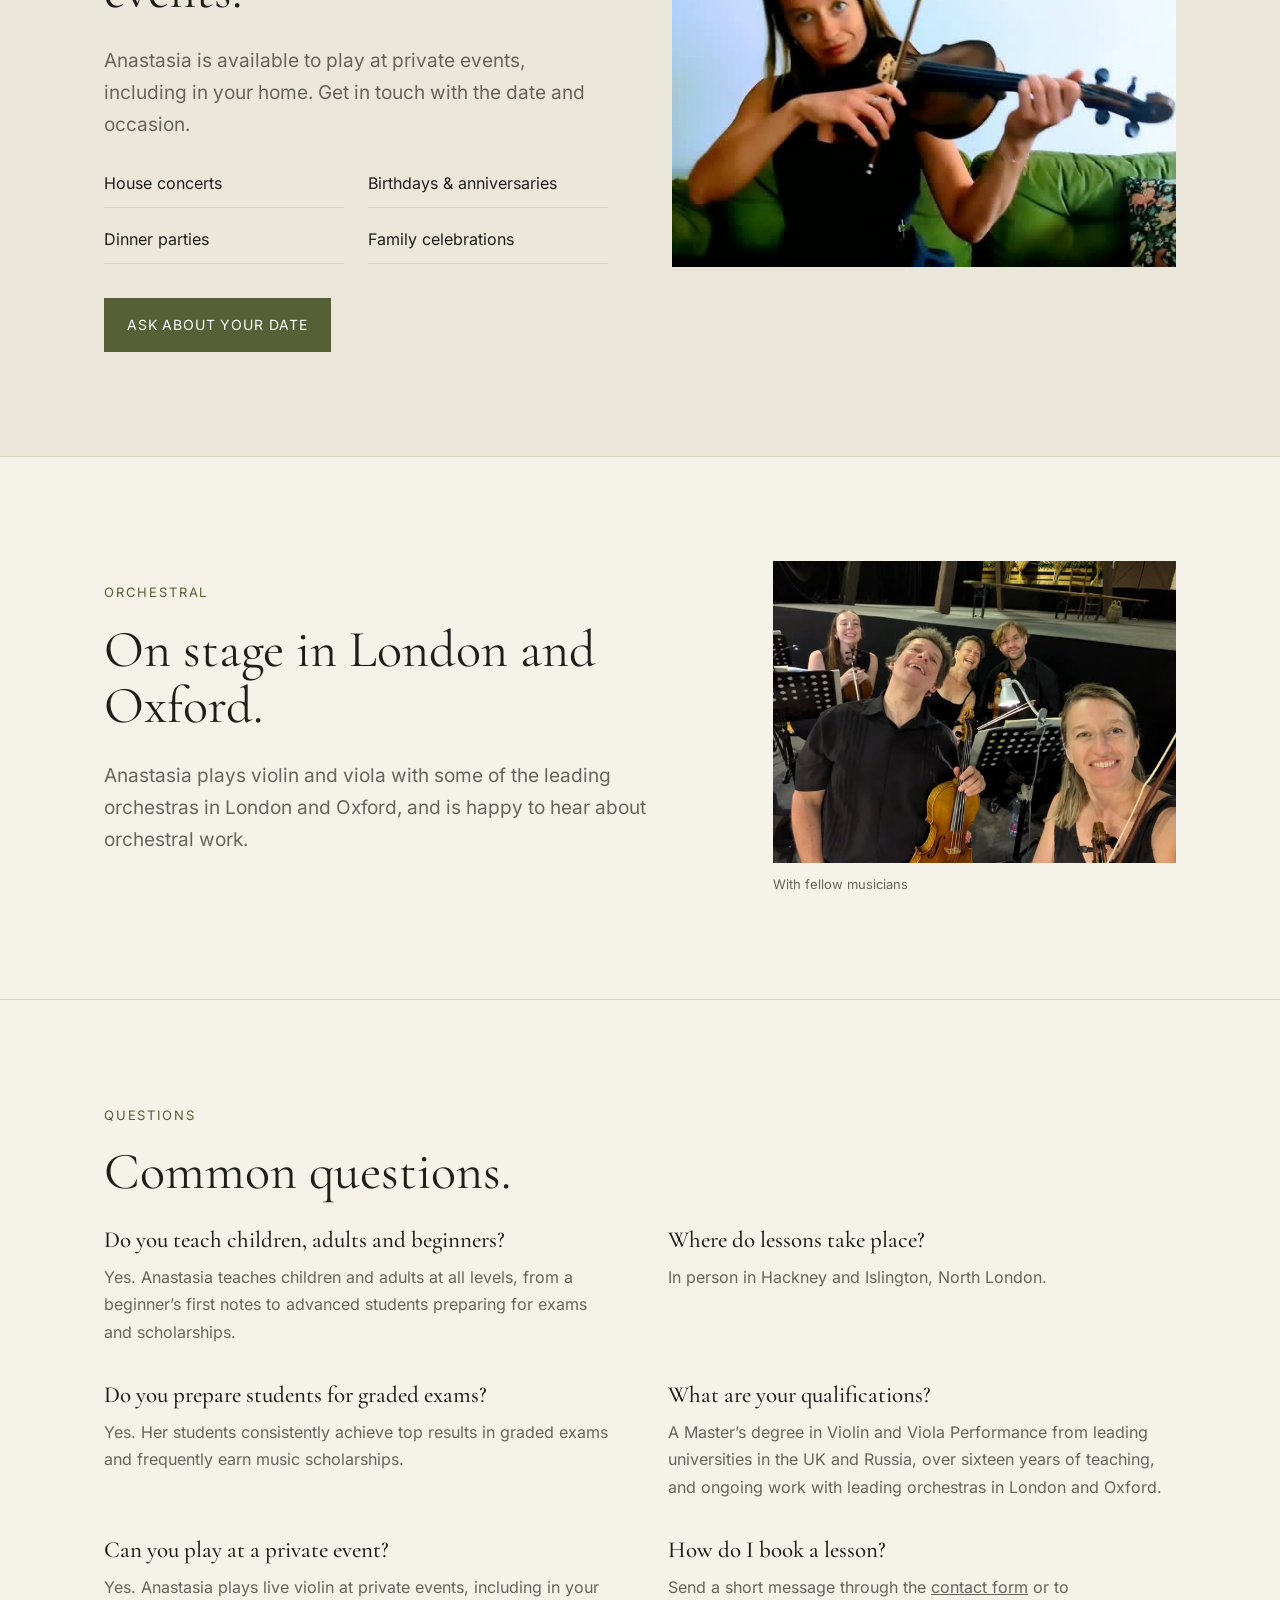
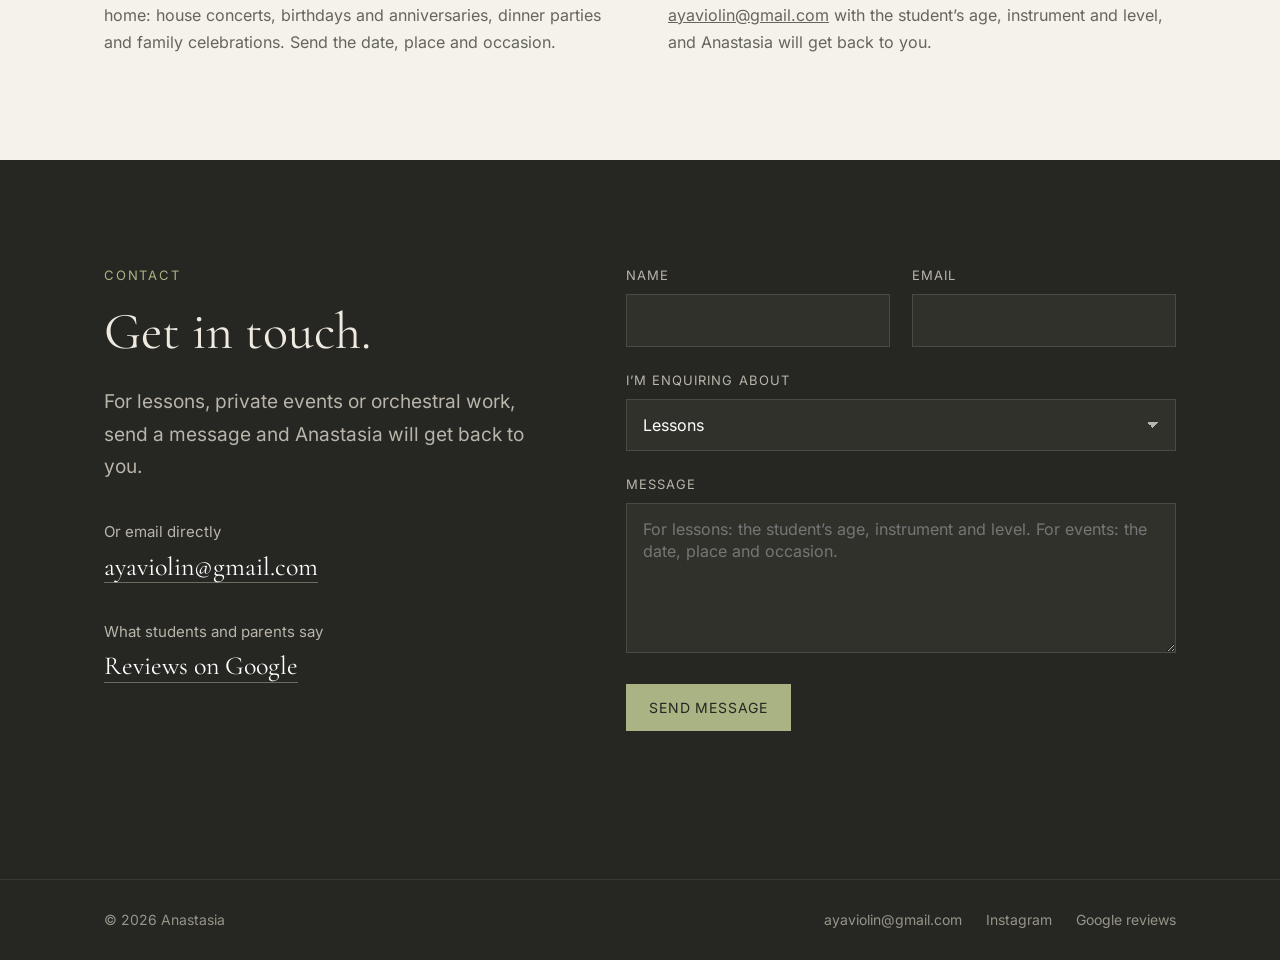
==== commit 6a4a3d1d: "Reviews section with real Google quotes; adults confirmed" ====
--- a/site/index.html
+++ b/site/index.html
@@ -25,7 +25,7 @@
   "url": "https://anastasiamusicians.pages.dev/",
   "image": "https://anastasiamusicians.pages.dev/images/portrait.jpg",
   "email": "mailto:ayaviolin@gmail.com",
-  "sameAs": ["https://www.instagram.com/anastasiamusicians", "https://www.google.com/search?q=Violin+and+Piano+Lessons+with+Anastasia&kgmid=/g/1tg67ljs"],
+  "sameAs": ["https://www.instagram.com/anastasiamusicians", "https://share.google/MnevY5DZPbySLRnZO"],
   "knowsAbout": ["Violin", "Viola", "Piano"],
   "hasCredential": { "@type": "EducationalOccupationalCredential", "credentialCategory": "Master's degree", "name": "Master's in Violin and Viola Performance" },
   "workLocation": [
@@ -50,6 +50,7 @@
     <nav>
       <a href="#lessons">Lessons</a>
       <a href="#about">About</a>
+      <a href="#reviews">Reviews</a>
       <a href="#events">Private events</a>
       <a href="#contact">Contact</a>
     </nav>
@@ -128,6 +129,30 @@
           <li><strong>Master’s</strong><span>in Violin &amp; Viola Performance, UK and Russia</span></li>
           <li><strong>London</strong><span>and Oxford, performing with leading orchestras</span></li>
         </ul>
+      </div>
+    </div>
+  </section>
+
+  <section id="reviews" class="reviews rule">
+    <div class="wrap">
+      <p class="eyebrow">Reviews</p>
+      <h2>What students and parents say.</h2>
+      <div class="quotes">
+        <figure>
+          <blockquote>“She has formed a lovely bond with both of my children and adapts her style to whatever they individually need. She gets the best out of them in a fun and encouraging way.”</blockquote>
+          <figcaption>Claire M., parent</figcaption>
+        </figure>
+        <figure>
+          <blockquote>“…in his own words she’s ‘very nice and patient, focuses on the things I need to improve on, is easy to talk to and doesn’t stress me out’.”</blockquote>
+          <figcaption>Louise B., parent</figcaption>
+        </figure>
+        <figure>
+          <blockquote>“The best Violin teacher in North and North East London.”</blockquote>
+          <figcaption>Mehmet C.</figcaption>
+        </figure>
+      </div>
+      <div class="actions">
+        <a class="btn ghost" href="https://share.google/MnevY5DZPbySLRnZO" target="_blank" rel="noopener">Read all five-star reviews on Google</a>
       </div>
     </div>
   </section>
@@ -174,8 +199,8 @@
       <h2>Common questions.</h2>
       <div class="qa">
         <div>
-          <h3>Do you teach children and beginners?</h3>
-          <p>Yes. Anastasia teaches children and other students at all levels, from a beginner’s first notes to advanced students preparing for exams and scholarships.</p>
+          <h3>Do you teach children, adults and beginners?</h3>
+          <p>Yes. Anastasia teaches children and adults at all levels, from a beginner’s first notes to advanced students preparing for exams and scholarships.</p>
         </div>
         <div>
           <h3>Where do lessons take place?</h3>
@@ -208,7 +233,7 @@
         <h2>Get in touch.</h2>
         <p class="lead">For lessons, private events or orchestral work, send a message and Anastasia will get back to you.</p>
         <p class="contact-email">Or email directly<br><a href="mailto:ayaviolin@gmail.com">ayaviolin@gmail.com</a></p>
-        <p class="contact-email">What students and parents say<br><a href="https://www.google.com/search?q=Violin+and+Piano+Lessons+with+Anastasia&amp;kgmid=/g/1tg67ljs" target="_blank" rel="noopener">Reviews on Google</a></p>
+        <p class="contact-email">What students and parents say<br><a href="https://share.google/MnevY5DZPbySLRnZO" target="_blank" rel="noopener">Reviews on Google</a></p>
       </div>
 
       <form id="contact-form" novalidate>
@@ -250,7 +275,7 @@
     <span class="links">
       <a href="mailto:ayaviolin@gmail.com">ayaviolin@gmail.com</a>
       <a href="https://www.instagram.com/anastasiamusicians" target="_blank" rel="noopener">Instagram</a>
-      <a href="https://www.google.com/search?q=Violin+and+Piano+Lessons+with+Anastasia&amp;kgmid=/g/1tg67ljs" target="_blank" rel="noopener">Google reviews</a>
+      <a href="https://share.google/MnevY5DZPbySLRnZO" target="_blank" rel="noopener">Google reviews</a>
     </span>
   </div>
 </footer>
--- a/site/styles.css
+++ b/site/styles.css
@@ -80,6 +80,11 @@
 .facts span { font-size: 14px; color: var(--muted); line-height: 1.5; display: block; }
 
 /* Private events */
+.quotes { display: grid; grid-template-columns: repeat(3, 1fr); gap: 32px; }
+.quotes figure { margin: 0; padding-top: 24px; border-top: 2px solid var(--olive); }
+.quotes blockquote { margin: 0 0 16px; font: italic 400 22px/1.45 var(--serif); }
+.quotes figcaption { font-size: 14px; color: var(--muted); }
+
 .events { background: var(--paper-2); }
 .events .wrap { display: grid; grid-template-columns: 1fr 1fr; gap: 64px; align-items: center; }
 .events figure { aspect-ratio: 16/10; }
@@ -139,5 +144,5 @@
   .about figure img { object-position: center 20%; }
   .cards, .notes { grid-template-columns: 1fr; }
   .facts { grid-template-columns: 1fr; gap: 20px; }
-  .occasions, .row, .qa { grid-template-columns: 1fr; }
+  .occasions, .row, .qa, .quotes { grid-template-columns: 1fr; }
 }
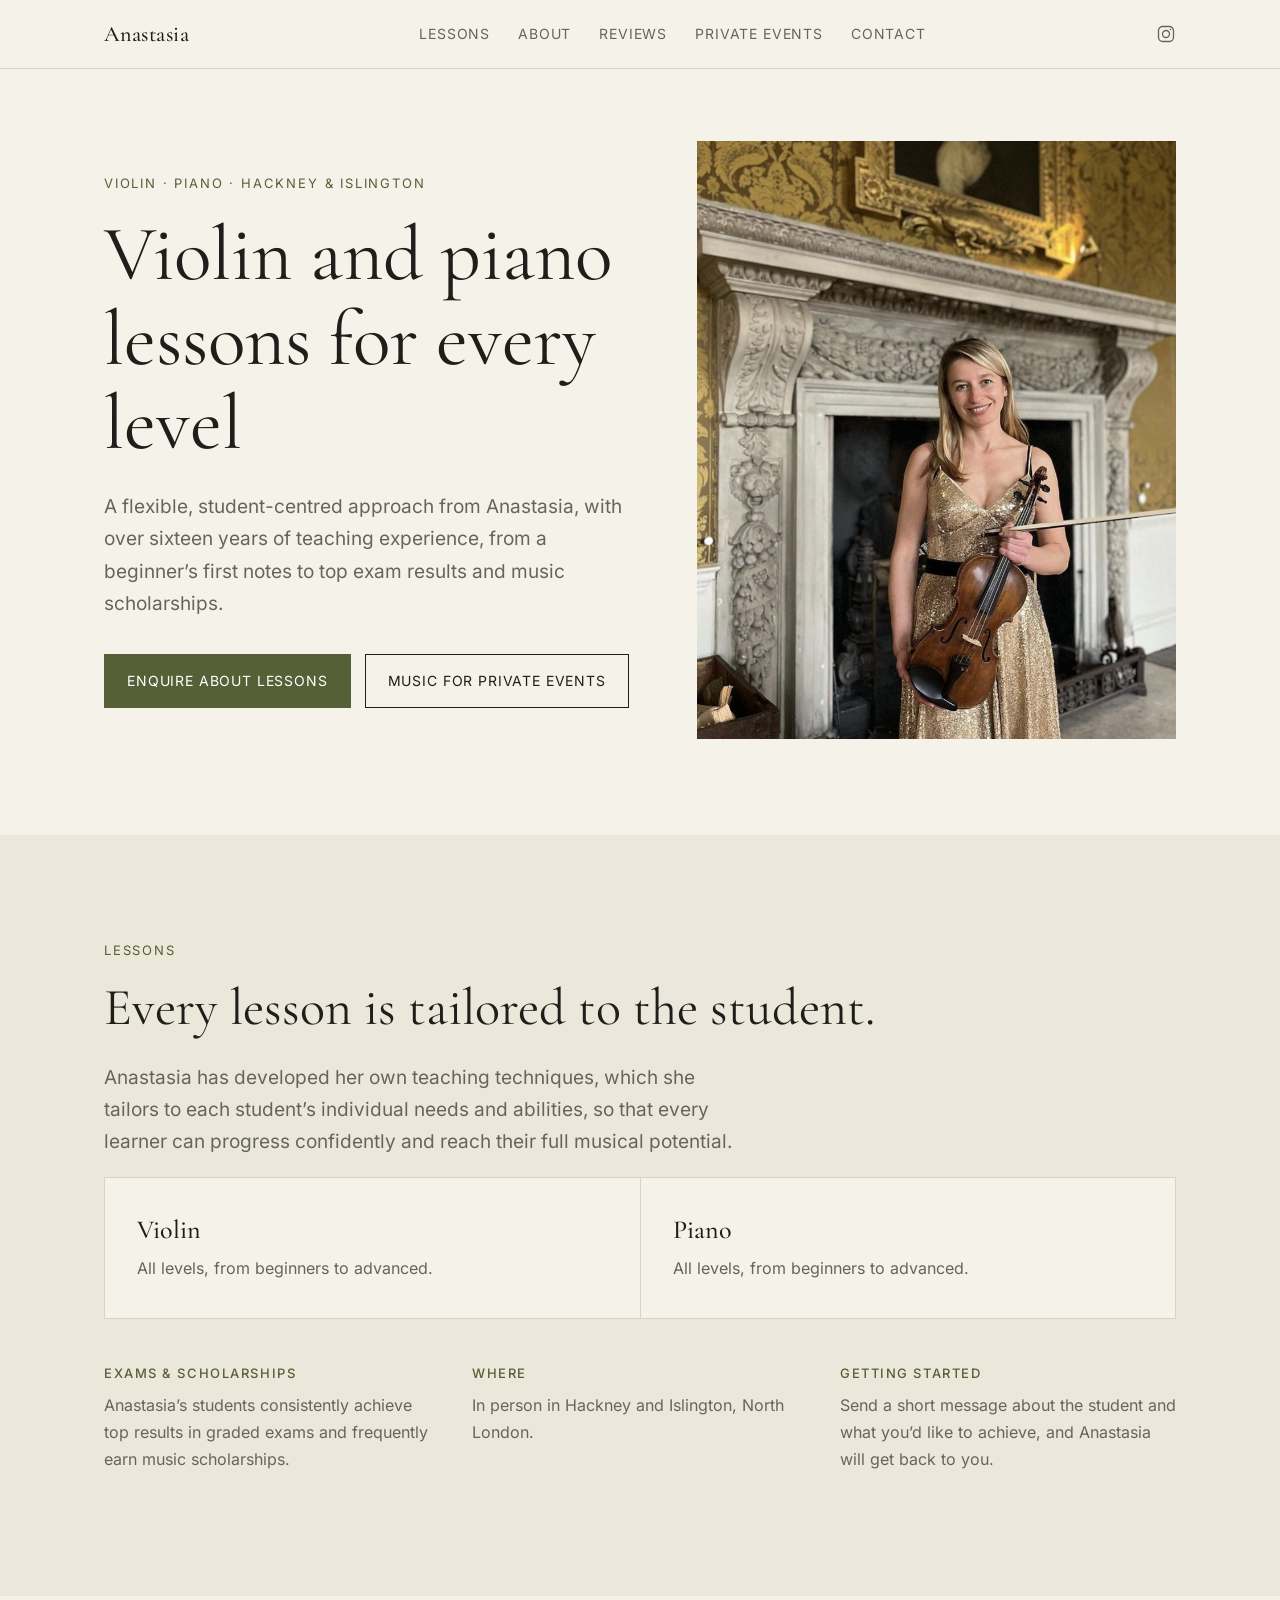
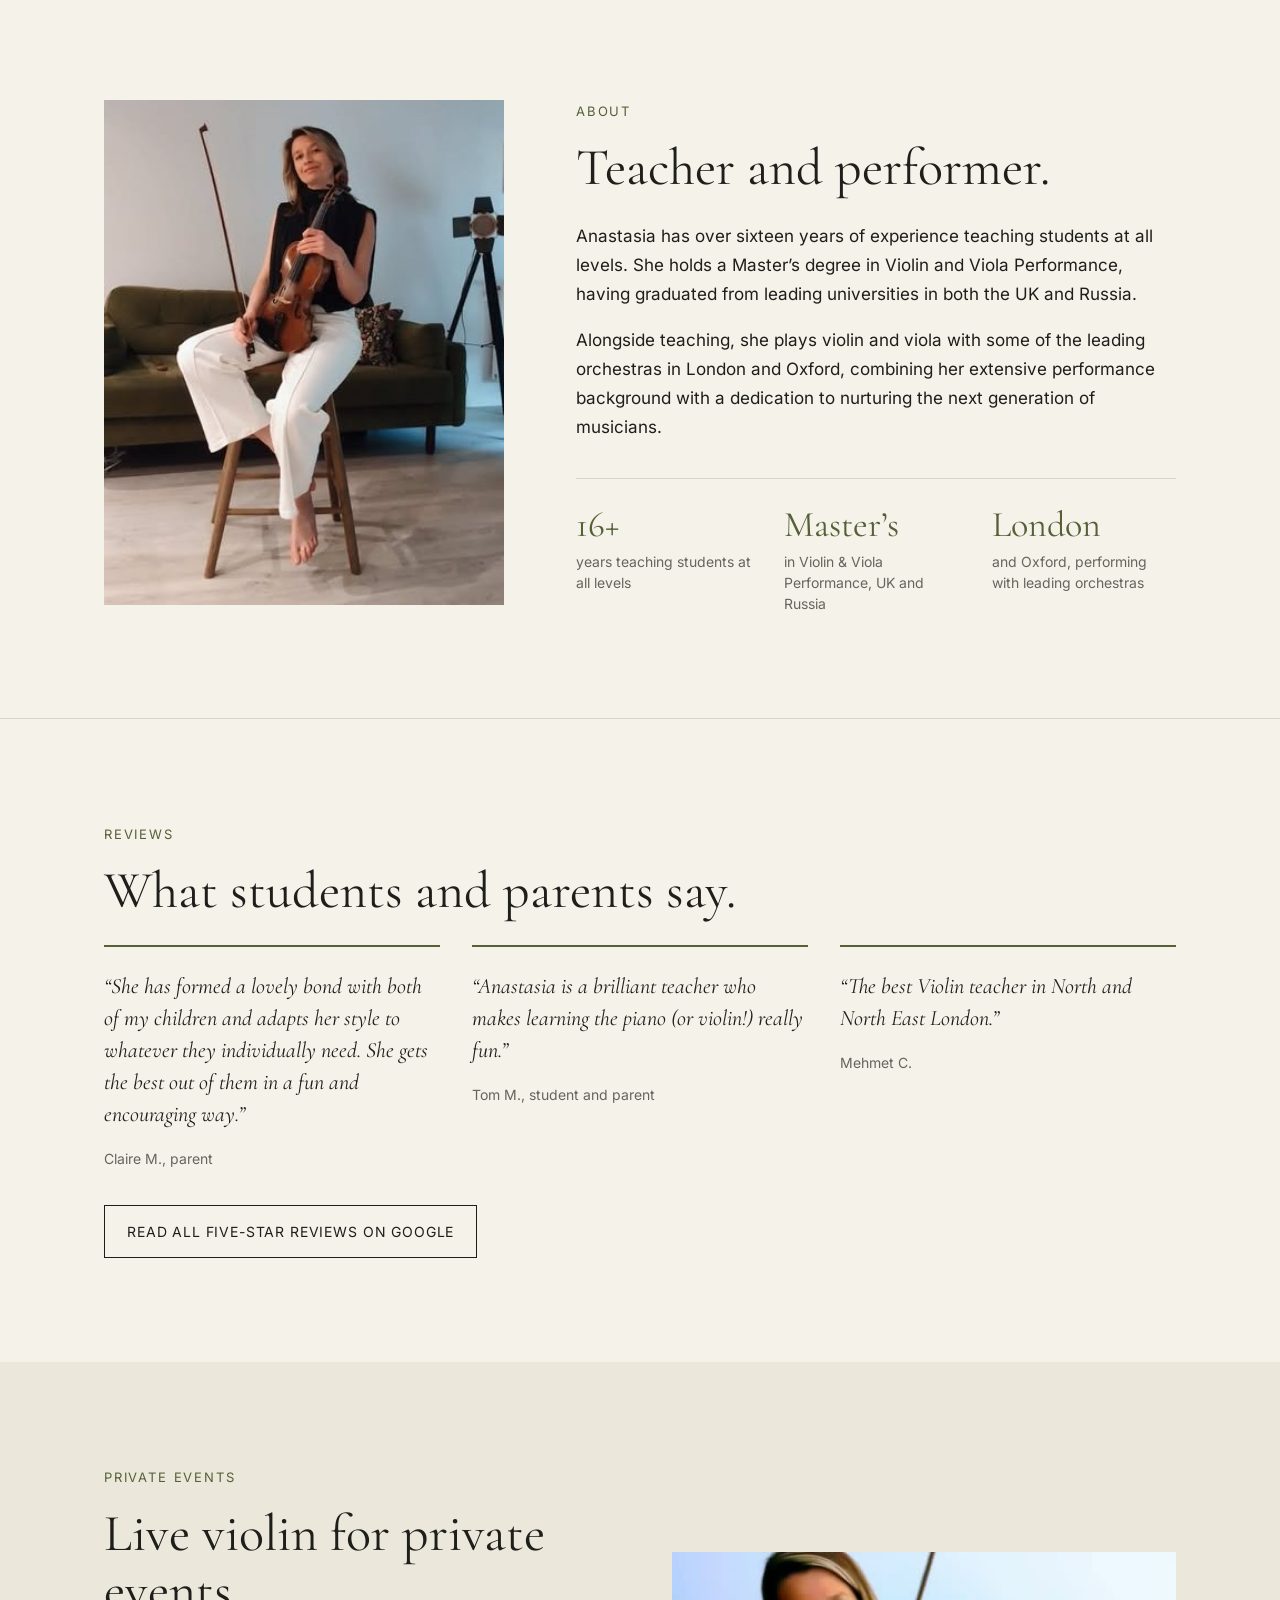
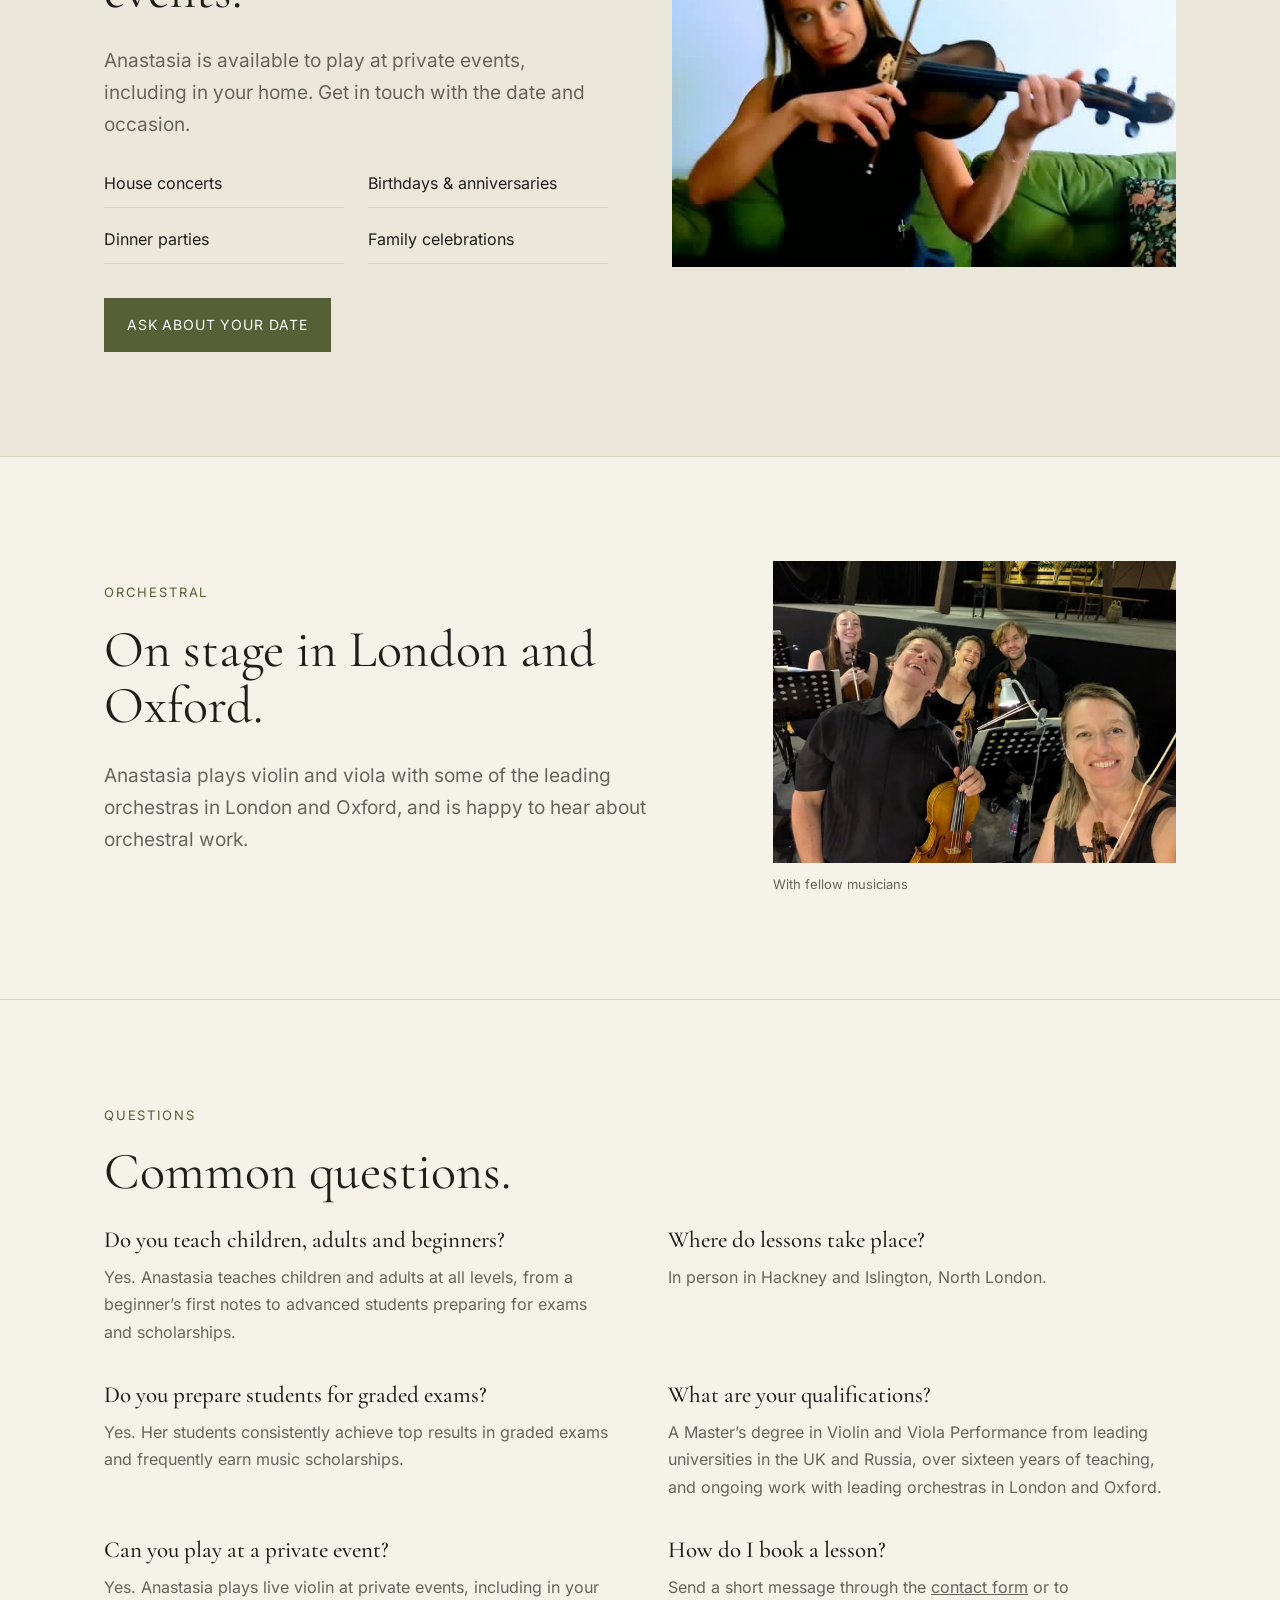
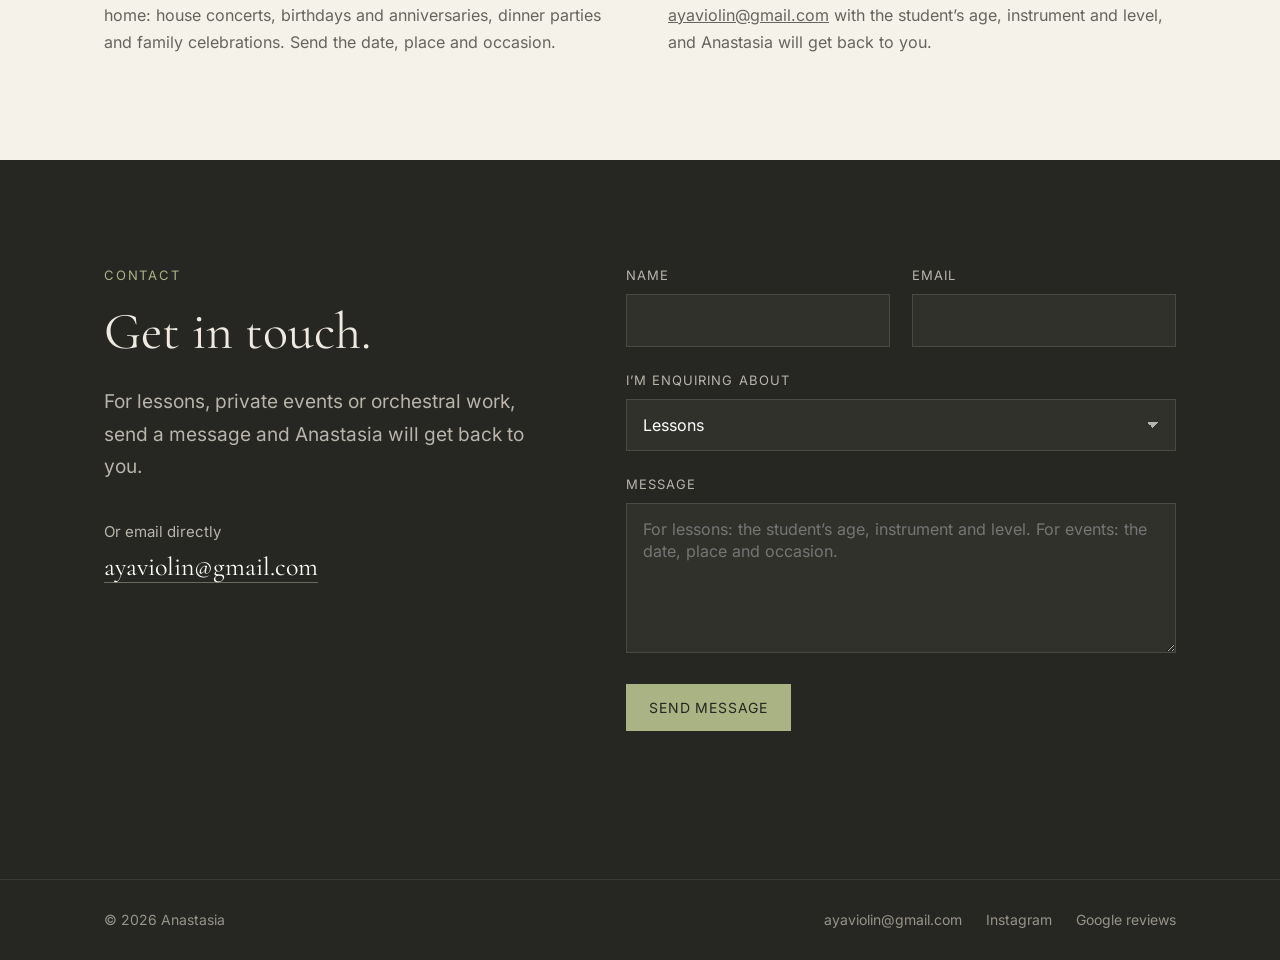
==== commit 5dbd83f4: "Reviews: real italic face, Tom M. quote, one link fewer The quotes are italic, so the Cormorant ital" ====
--- a/site/index.html
+++ b/site/index.html
@@ -143,8 +143,8 @@
           <figcaption>Claire M., parent</figcaption>
         </figure>
         <figure>
-          <blockquote>“…in his own words she’s ‘very nice and patient, focuses on the things I need to improve on, is easy to talk to and doesn’t stress me out’.”</blockquote>
-          <figcaption>Louise B., parent</figcaption>
+          <blockquote>“Anastasia is a brilliant teacher who makes learning the piano (or violin!) really fun.”</blockquote>
+          <figcaption>Tom M., student and parent</figcaption>
         </figure>
         <figure>
           <blockquote>“The best Violin teacher in North and North East London.”</blockquote>
@@ -233,7 +233,6 @@
         <h2>Get in touch.</h2>
         <p class="lead">For lessons, private events or orchestral work, send a message and Anastasia will get back to you.</p>
         <p class="contact-email">Or email directly<br><a href="mailto:ayaviolin@gmail.com">ayaviolin@gmail.com</a></p>
-        <p class="contact-email">What students and parents say<br><a href="https://share.google/MnevY5DZPbySLRnZO" target="_blank" rel="noopener">Reviews on Google</a></p>
       </div>
 
       <form id="contact-form" novalidate>
--- a/site/styles.css
+++ b/site/styles.css
@@ -1,5 +1,6 @@
 /* Fonts are served from this site (fonts/), so the page doesn't wait on Google. Licences in fonts/LICENSE.txt. */
 @font-face { font-family: "Cormorant Garamond"; font-style: normal; font-weight: 400 500; font-display: swap; src: url("fonts/cormorant-garamond.woff2") format("woff2"); }
+@font-face { font-family: "Cormorant Garamond"; font-style: italic; font-weight: 400; font-display: swap; src: url("fonts/cormorant-garamond-italic.woff2") format("woff2"); }
 @font-face { font-family: "Inter"; font-style: normal; font-weight: 400 500; font-display: swap; src: url("fonts/inter.woff2") format("woff2"); }
 
 :root {
@@ -79,12 +80,13 @@
 .facts strong { display: block; font: 400 36px/1 var(--serif); color: var(--olive); margin-bottom: 8px; }
 .facts span { font-size: 14px; color: var(--muted); line-height: 1.5; display: block; }
 
-/* Private events */
+/* Reviews */
 .quotes { display: grid; grid-template-columns: repeat(3, 1fr); gap: 32px; }
 .quotes figure { margin: 0; padding-top: 24px; border-top: 2px solid var(--olive); }
 .quotes blockquote { margin: 0 0 16px; font: italic 400 22px/1.45 var(--serif); }
 .quotes figcaption { font-size: 14px; color: var(--muted); }
 
+/* Private events */
 .events { background: var(--paper-2); }
 .events .wrap { display: grid; grid-template-columns: 1fr 1fr; gap: 64px; align-items: center; }
 .events figure { aspect-ratio: 16/10; }
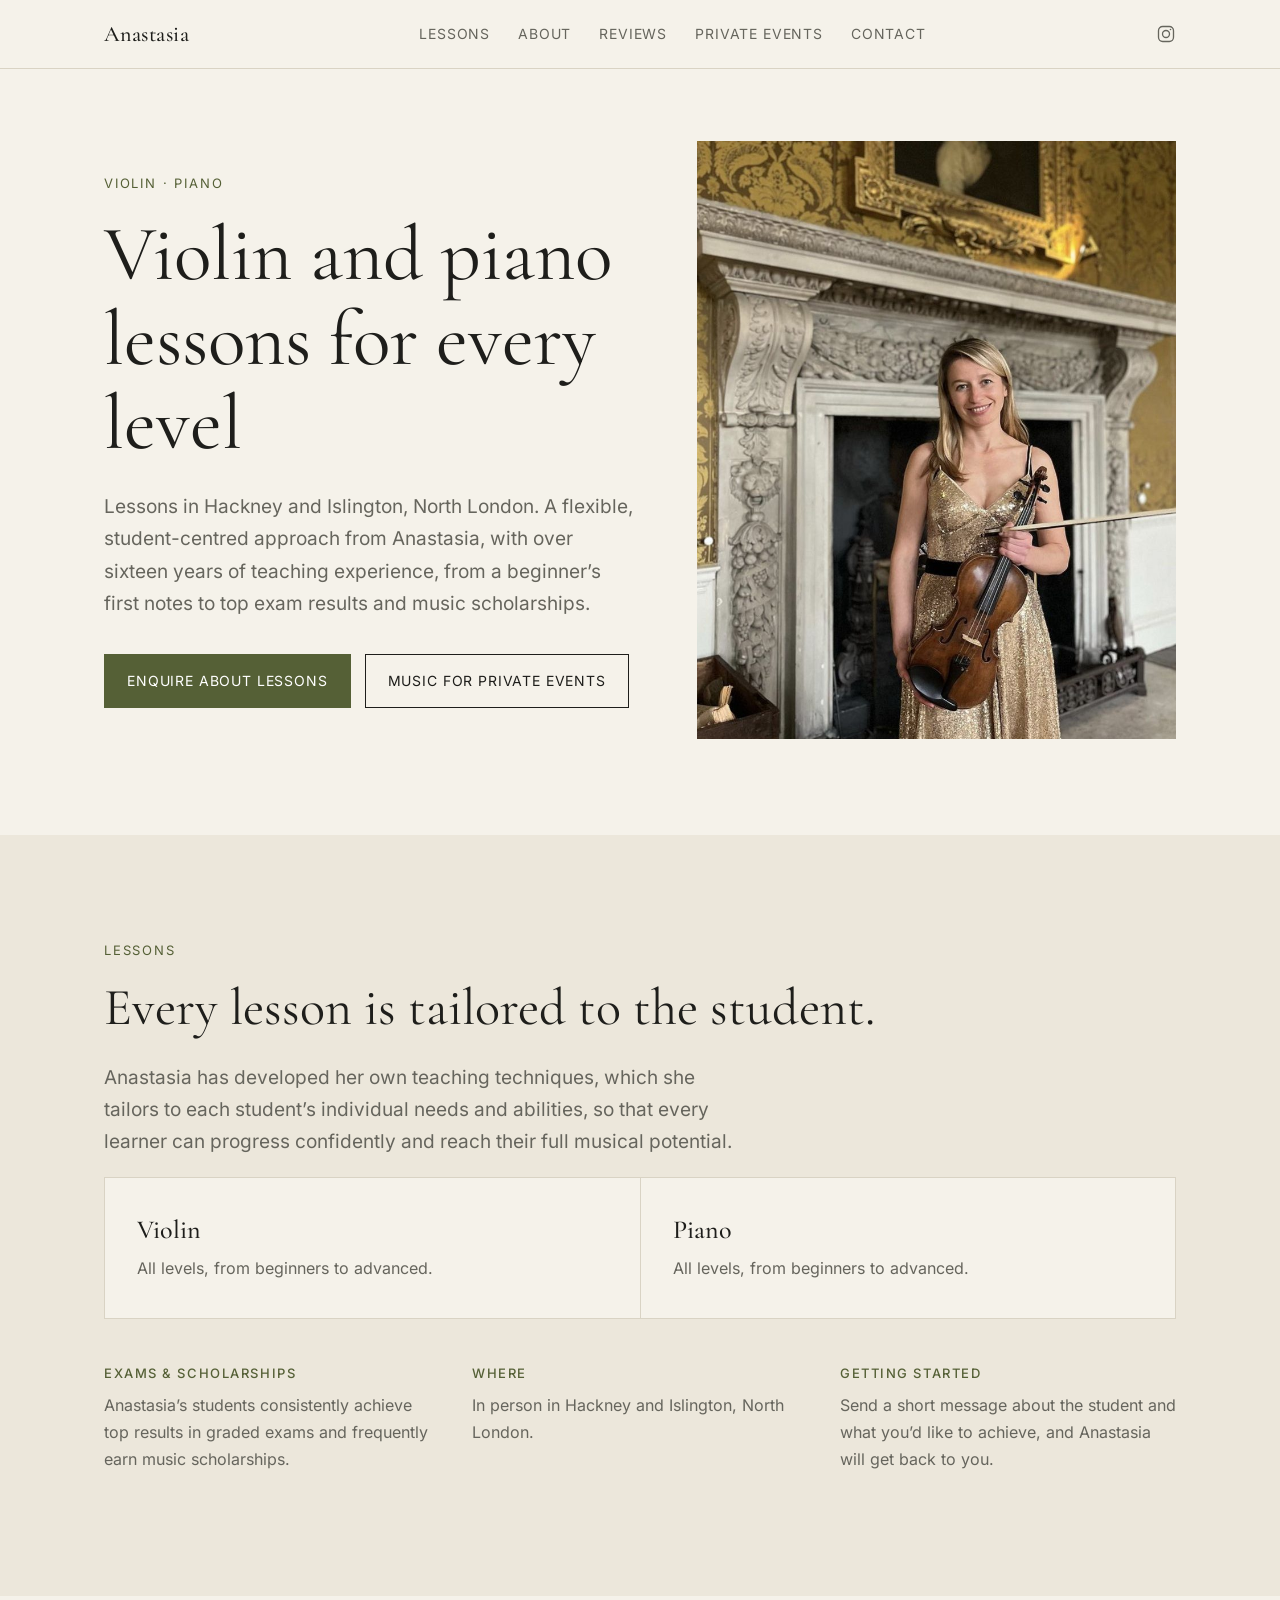
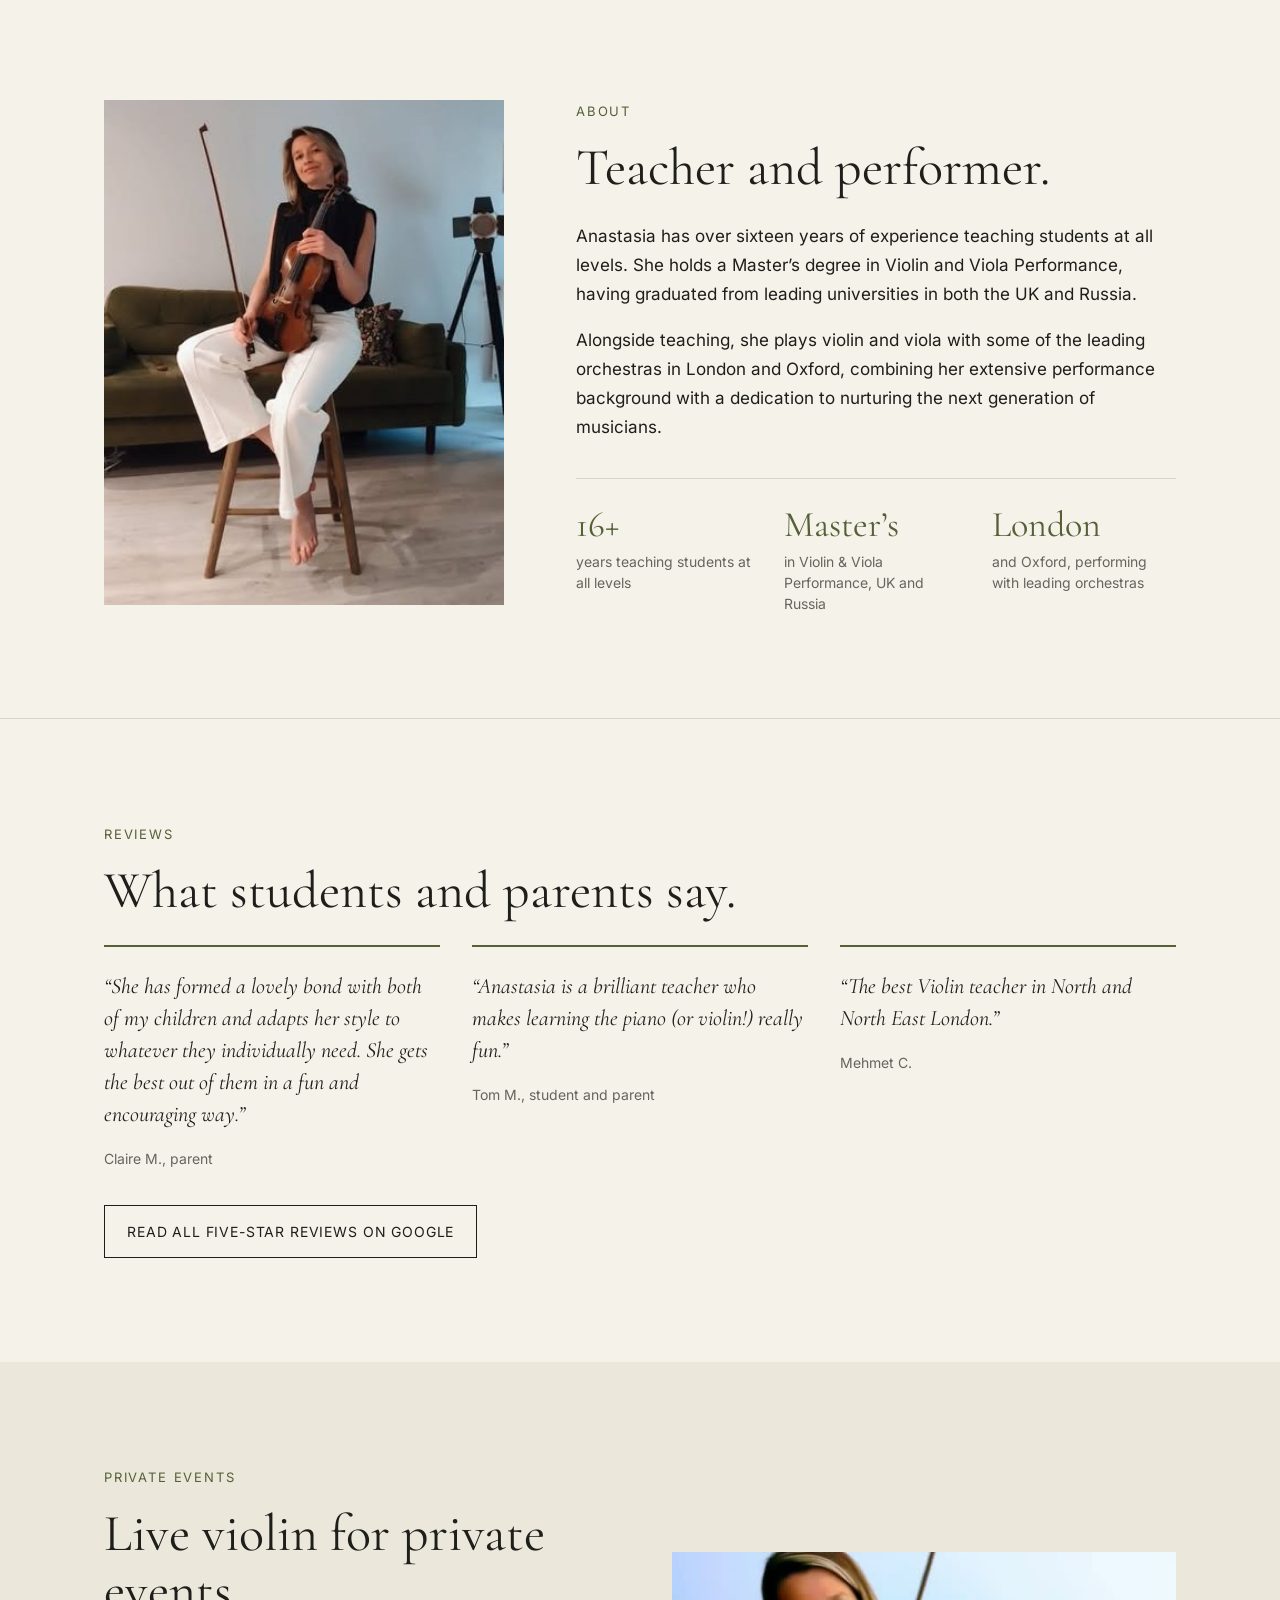
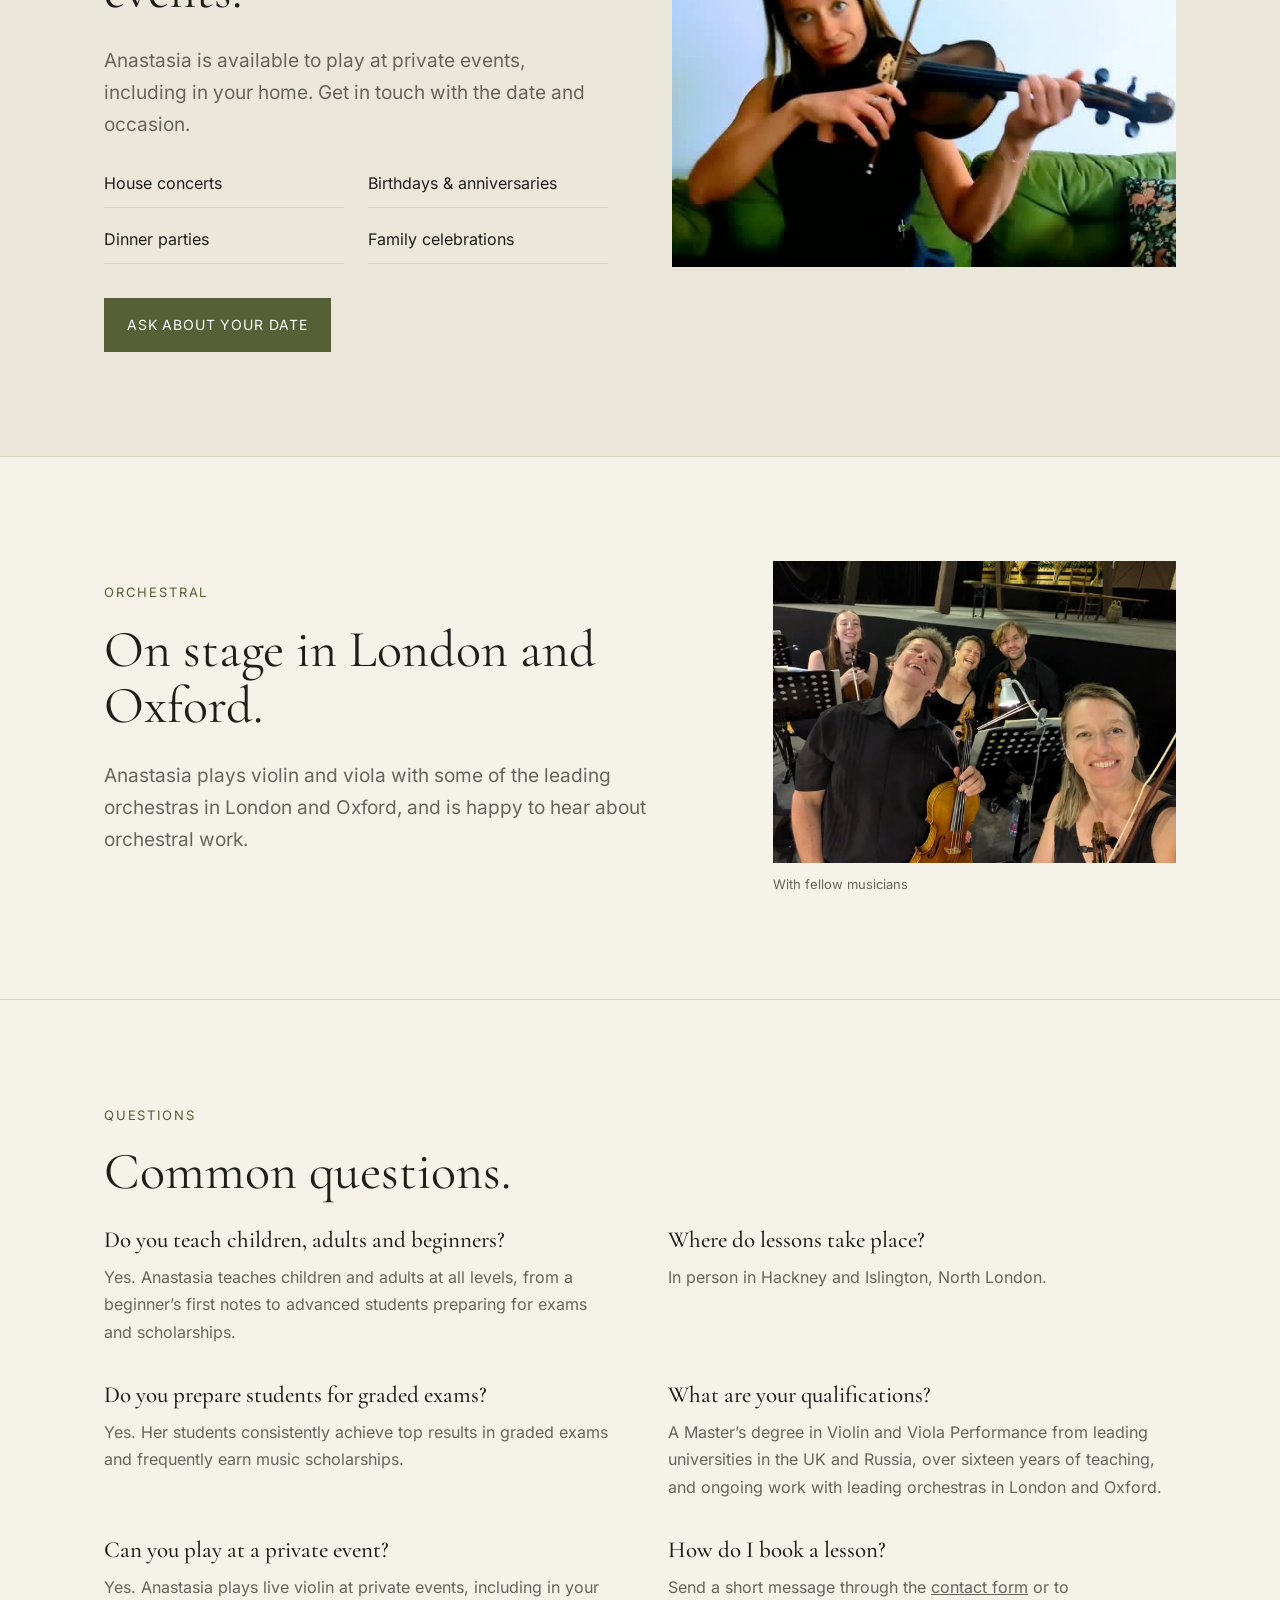
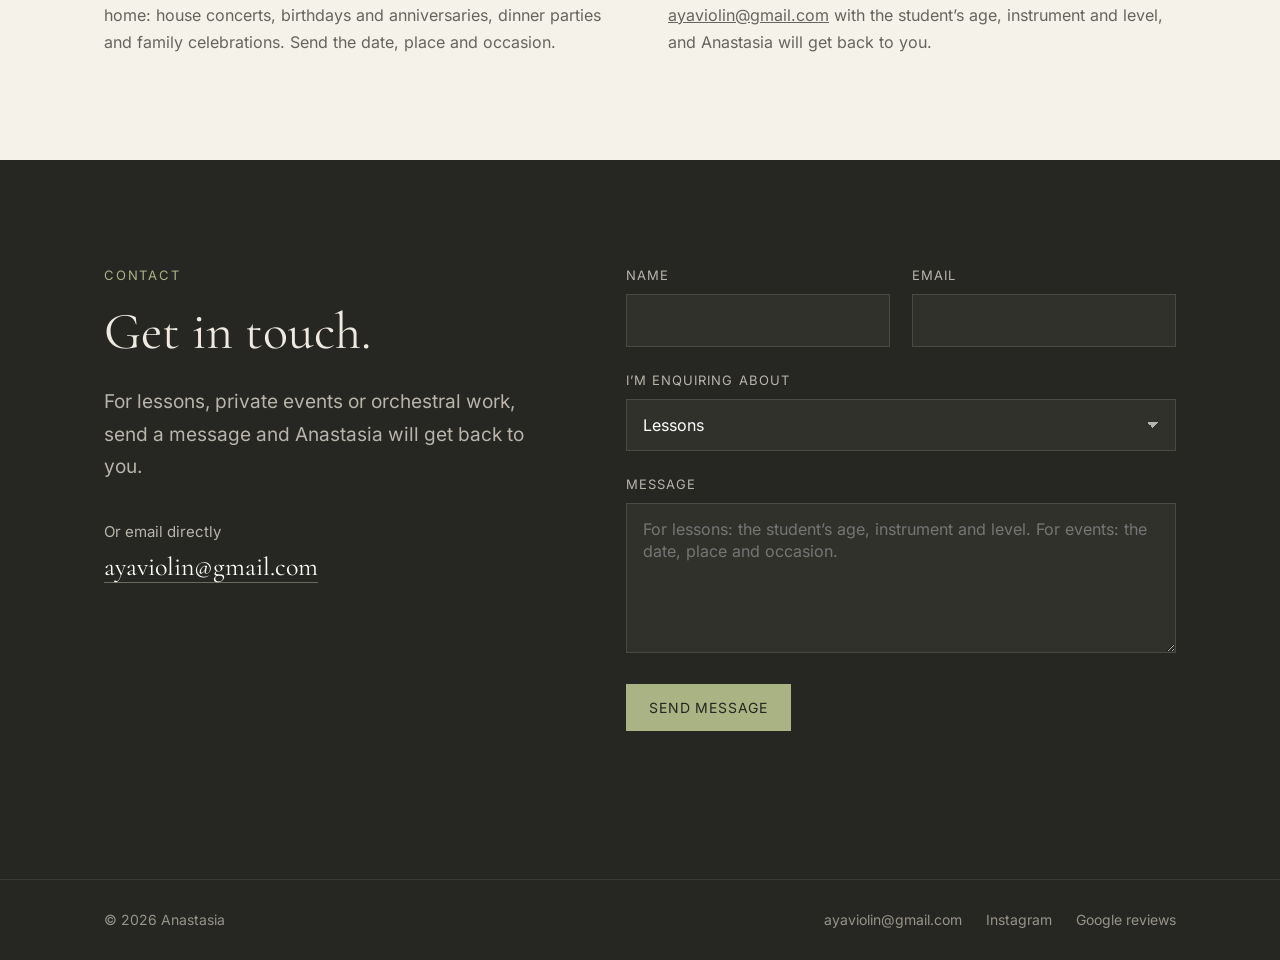
==== commit 4ed5503a: "Hero: instruments in the label, place in the intro" ====
--- a/site/index.html
+++ b/site/index.html
@@ -68,9 +68,9 @@
   <section class="hero">
     <div class="wrap">
       <div>
-        <p class="eyebrow">Violin · Piano · Hackney &amp; Islington</p>
+        <p class="eyebrow">Violin · Piano</p>
         <h1>Violin and piano lessons for every level</h1>
-        <p class="lead">A flexible, student-centred approach from Anastasia, with over sixteen years of teaching experience, from a beginner’s first notes to top exam results and music scholarships.</p>
+        <p class="lead">Lessons in Hackney and Islington, North London. A flexible, student-centred approach from Anastasia, with over sixteen years of teaching experience, from a beginner’s first notes to top exam results and music scholarships.</p>
         <div class="actions">
           <a class="btn" href="#contact" data-topic="Lessons">Enquire about lessons</a>
           <a class="btn ghost" href="#events">Music for private events</a>
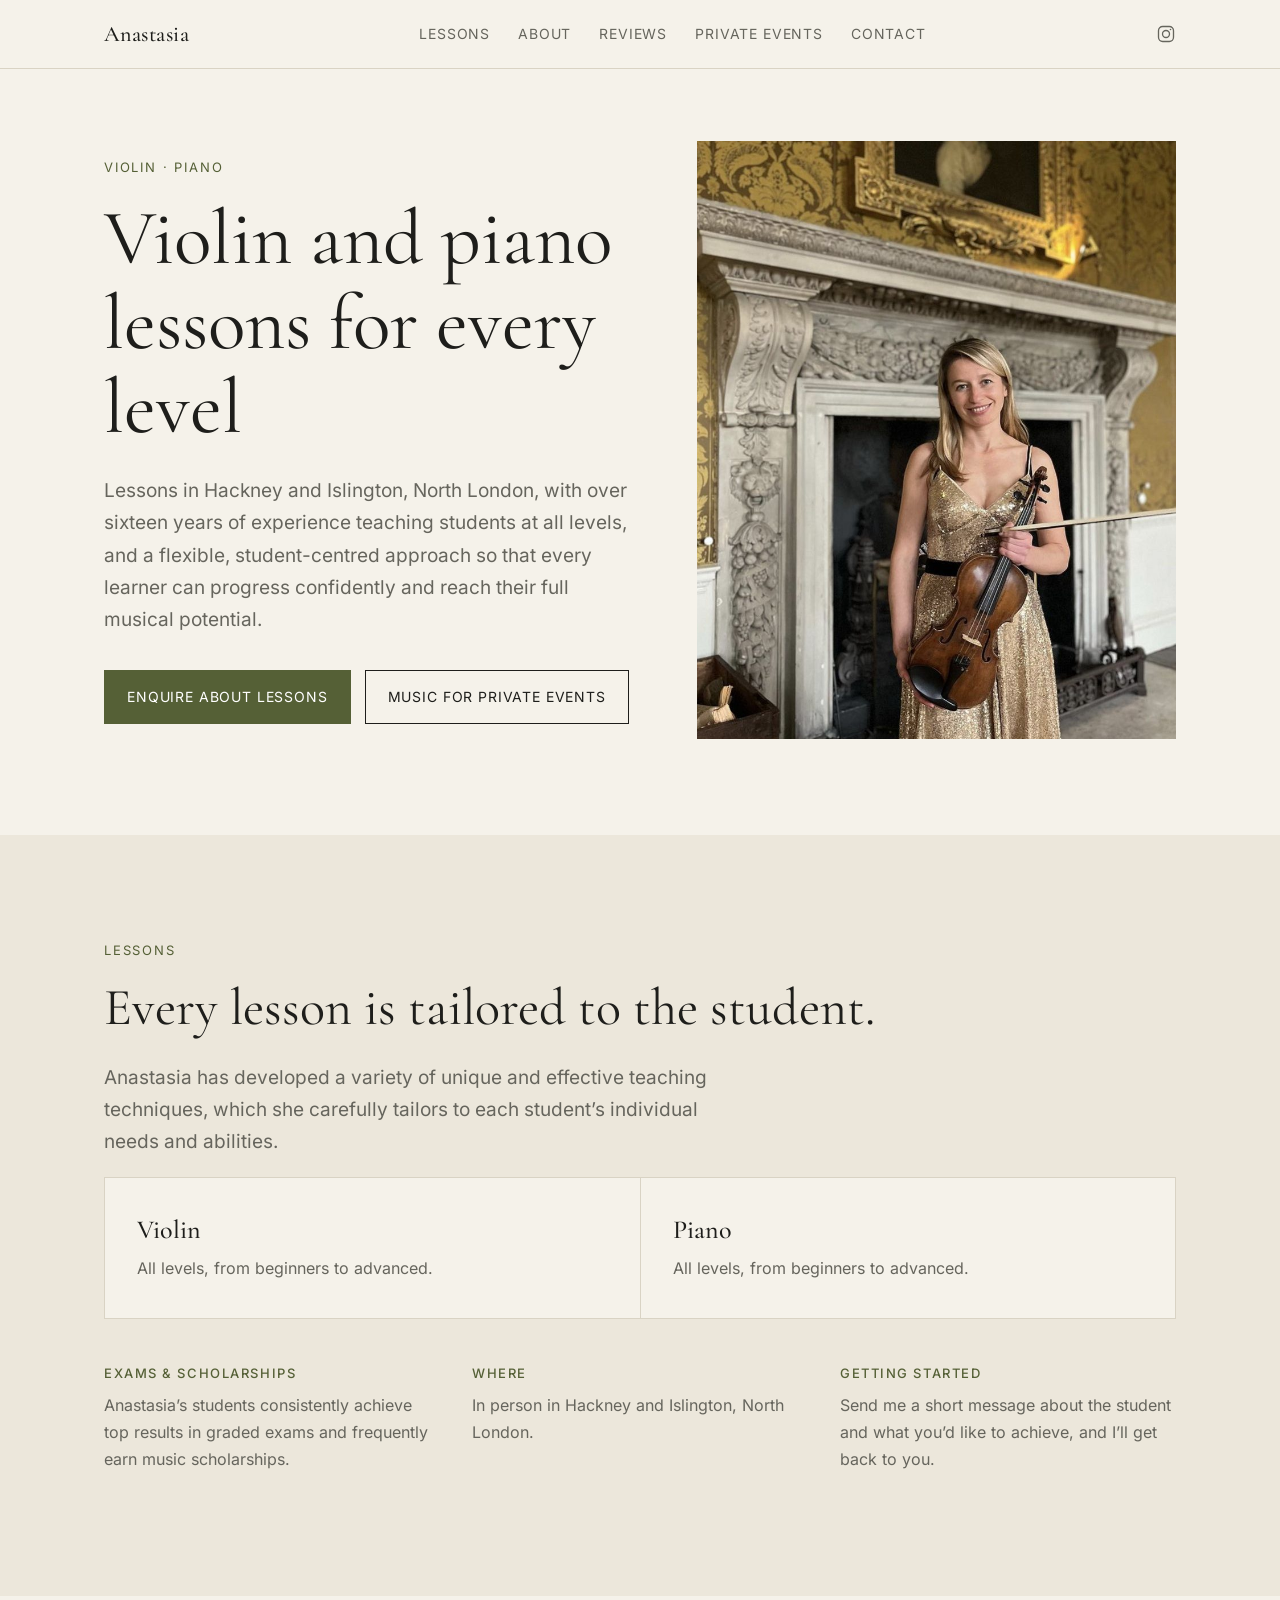
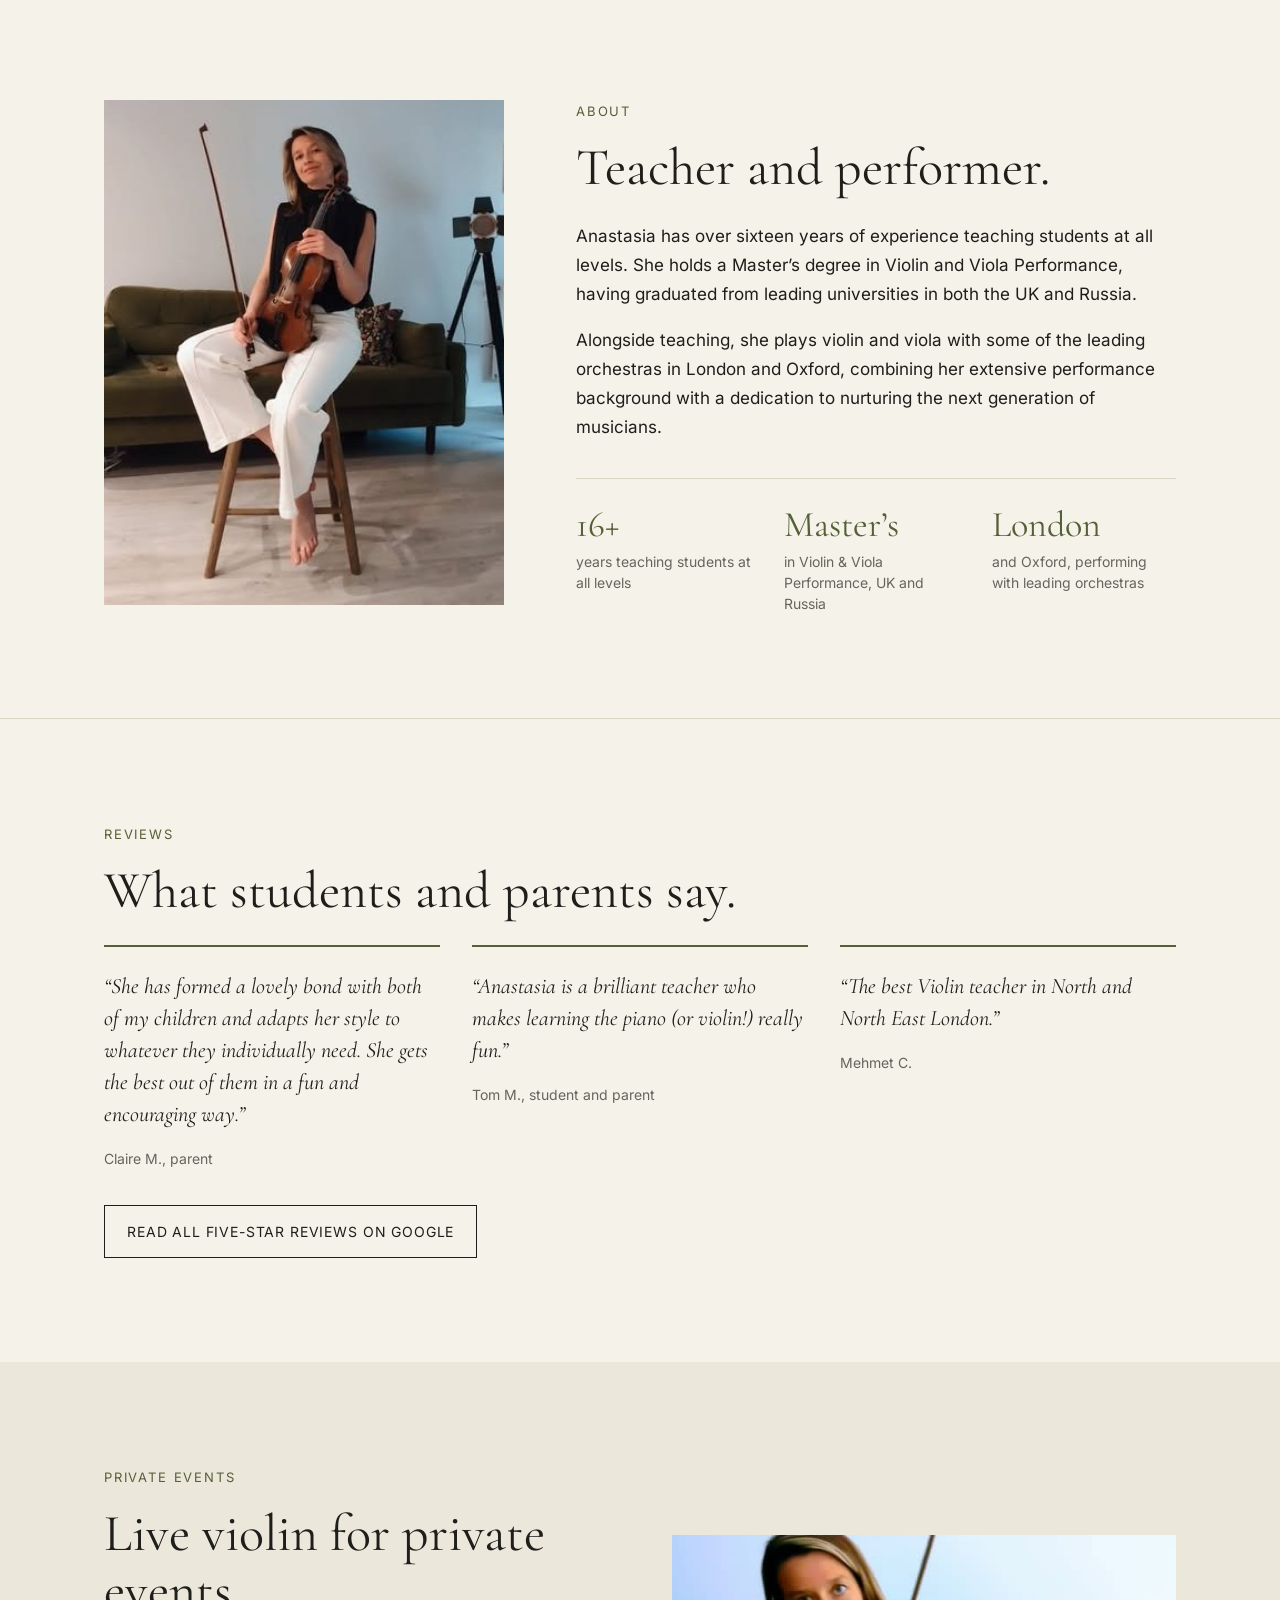
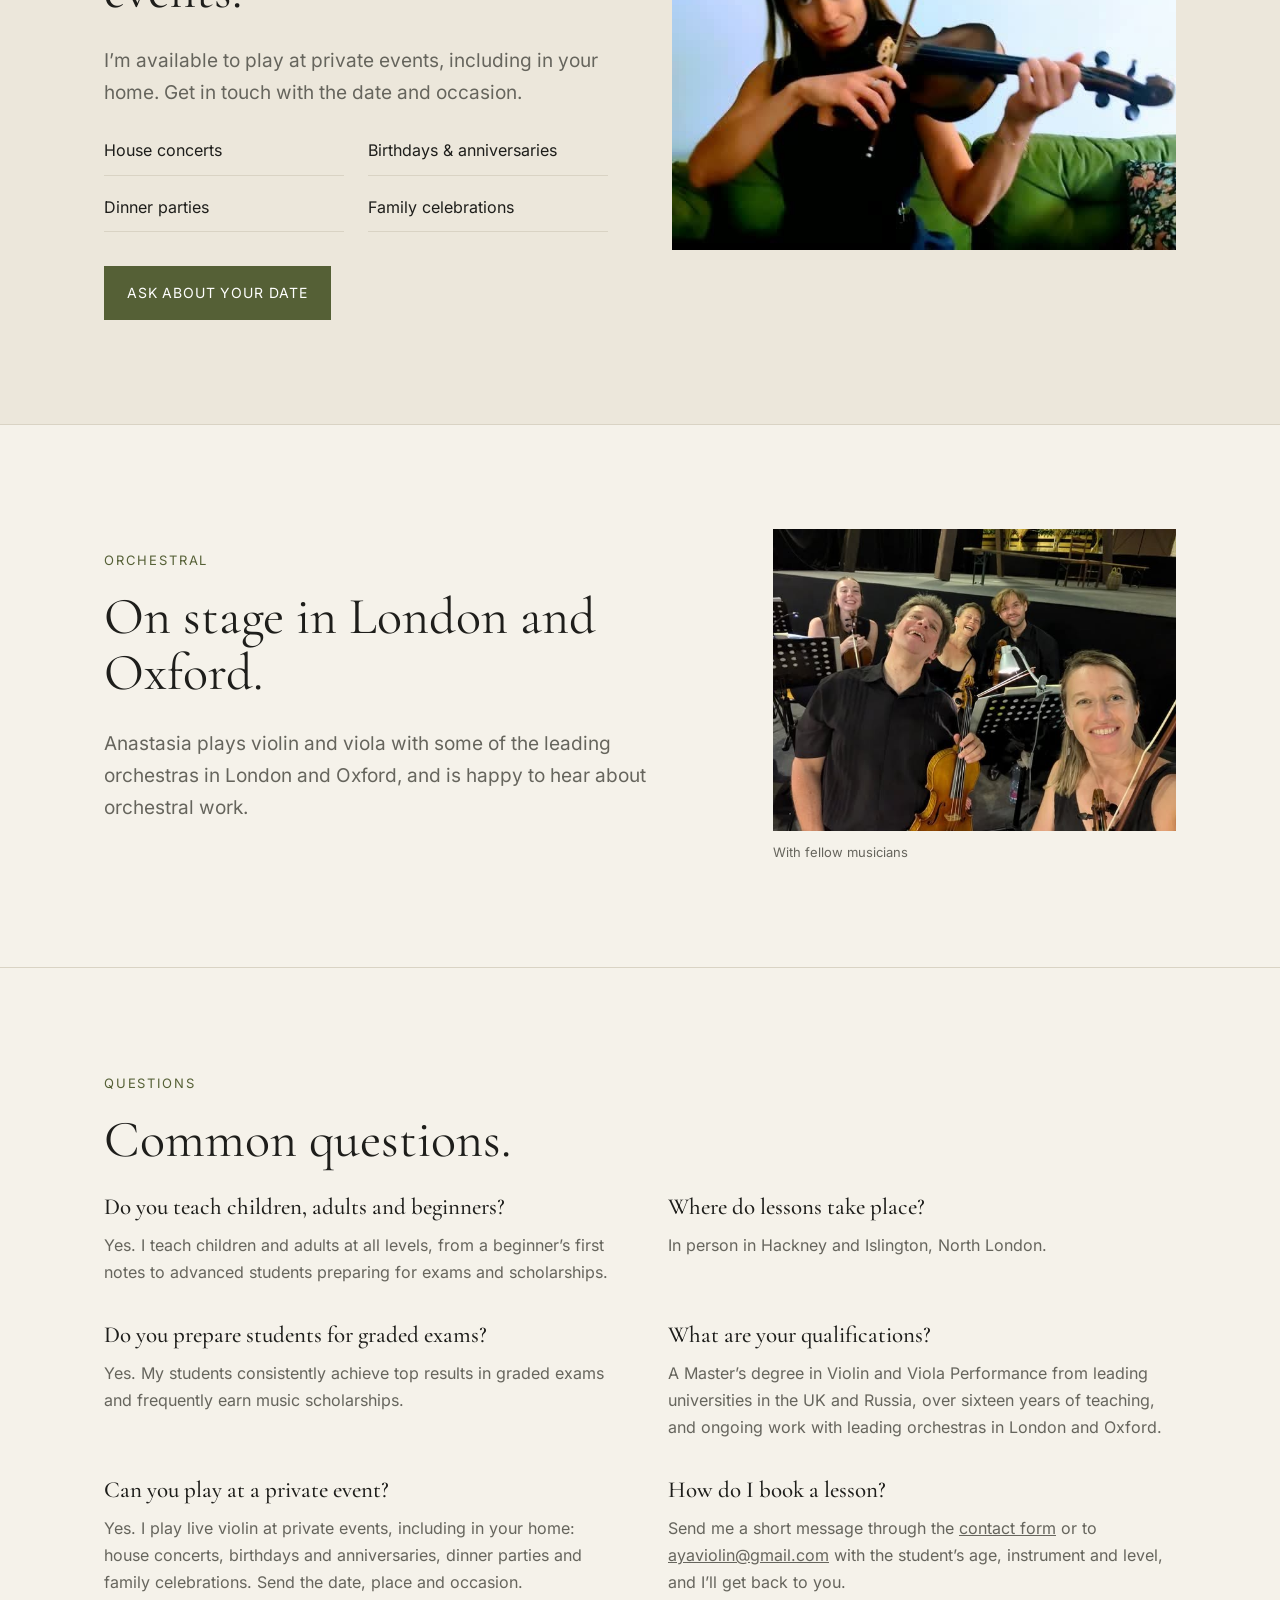
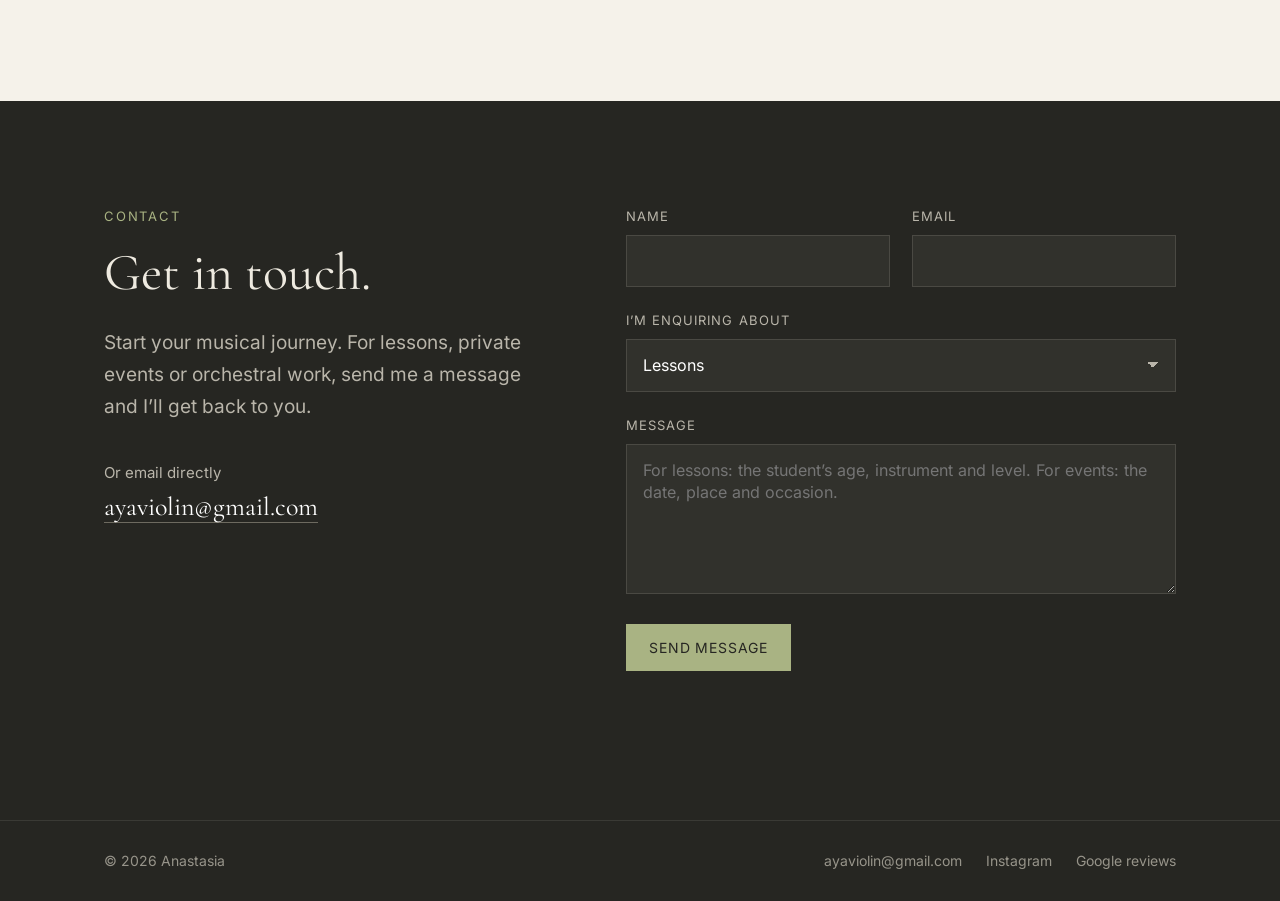
==== commit 5cbe63e6: "Her voice: her own sentences kept, visitor-facing lines in first person" ====
--- a/site/index.html
+++ b/site/index.html
@@ -70,7 +70,7 @@
       <div>
         <p class="eyebrow">Violin · Piano</p>
         <h1>Violin and piano lessons for every level</h1>
-        <p class="lead">Lessons in Hackney and Islington, North London. A flexible, student-centred approach from Anastasia, with over sixteen years of teaching experience, from a beginner’s first notes to top exam results and music scholarships.</p>
+        <p class="lead">Lessons in Hackney and Islington, North London, with over sixteen years of experience teaching students at all levels, and a flexible, student-centred approach so that every learner can progress confidently and reach their full musical potential.</p>
         <div class="actions">
           <a class="btn" href="#contact" data-topic="Lessons">Enquire about lessons</a>
           <a class="btn ghost" href="#events">Music for private events</a>
@@ -86,7 +86,7 @@
     <div class="wrap">
       <p class="eyebrow">Lessons</p>
       <h2>Every lesson is tailored to the student.</h2>
-      <p class="lead">Anastasia has developed her own teaching techniques, which she tailors to each student’s individual needs and abilities, so that every learner can progress confidently and reach their full musical potential.</p>
+      <p class="lead">Anastasia has developed a variety of unique and effective teaching techniques, which she carefully tailors to each student’s individual needs and abilities.</p>
       <div class="cards">
         <div class="card">
           <h3>Violin</h3>
@@ -108,7 +108,7 @@
         </div>
         <div>
           <h4>Getting started</h4>
-          <p>Send a short message about the student and what you’d like to achieve, and Anastasia will get back to you.</p>
+          <p>Send me a short message about the student and what you’d like to achieve, and I’ll get back to you.</p>
         </div>
       </div>
     </div>
@@ -162,7 +162,7 @@
       <div>
         <p class="eyebrow">Private events</p>
         <h2>Live violin for private events.</h2>
-        <p class="lead">Anastasia is available to play at private events, including in your home. Get in touch with the date and occasion.</p>
+        <p class="lead">I’m available to play at private events, including in your home. Get in touch with the date and occasion.</p>
         <ul class="occasions">
           <li>House concerts</li>
           <li>Birthdays &amp; anniversaries</li>
@@ -200,7 +200,7 @@
       <div class="qa">
         <div>
           <h3>Do you teach children, adults and beginners?</h3>
-          <p>Yes. Anastasia teaches children and adults at all levels, from a beginner’s first notes to advanced students preparing for exams and scholarships.</p>
+          <p>Yes. I teach children and adults at all levels, from a beginner’s first notes to advanced students preparing for exams and scholarships.</p>
         </div>
         <div>
           <h3>Where do lessons take place?</h3>
@@ -208,7 +208,7 @@
         </div>
         <div>
           <h3>Do you prepare students for graded exams?</h3>
-          <p>Yes. Her students consistently achieve top results in graded exams and frequently earn music scholarships.</p>
+          <p>Yes. My students consistently achieve top results in graded exams and frequently earn music scholarships.</p>
         </div>
         <div>
           <h3>What are your qualifications?</h3>
@@ -216,11 +216,11 @@
         </div>
         <div>
           <h3>Can you play at a private event?</h3>
-          <p>Yes. Anastasia plays live violin at private events, including in your home: house concerts, birthdays and anniversaries, dinner parties and family celebrations. Send the date, place and occasion.</p>
+          <p>Yes. I play live violin at private events, including in your home: house concerts, birthdays and anniversaries, dinner parties and family celebrations. Send the date, place and occasion.</p>
         </div>
         <div>
           <h3>How do I book a lesson?</h3>
-          <p>Send a short message through the <a href="#contact">contact form</a> or to <a href="mailto:ayaviolin@gmail.com">ayaviolin@gmail.com</a> with the student’s age, instrument and level, and Anastasia will get back to you.</p>
+          <p>Send me a short message through the <a href="#contact">contact form</a> or to <a href="mailto:ayaviolin@gmail.com">ayaviolin@gmail.com</a> with the student’s age, instrument and level, and I’ll get back to you.</p>
         </div>
       </div>
     </div>
@@ -231,7 +231,7 @@
       <div>
         <p class="eyebrow">Contact</p>
         <h2>Get in touch.</h2>
-        <p class="lead">For lessons, private events or orchestral work, send a message and Anastasia will get back to you.</p>
+        <p class="lead">Start your musical journey. For lessons, private events or orchestral work, send me a message and I’ll get back to you.</p>
         <p class="contact-email">Or email directly<br><a href="mailto:ayaviolin@gmail.com">ayaviolin@gmail.com</a></p>
       </div>
 
